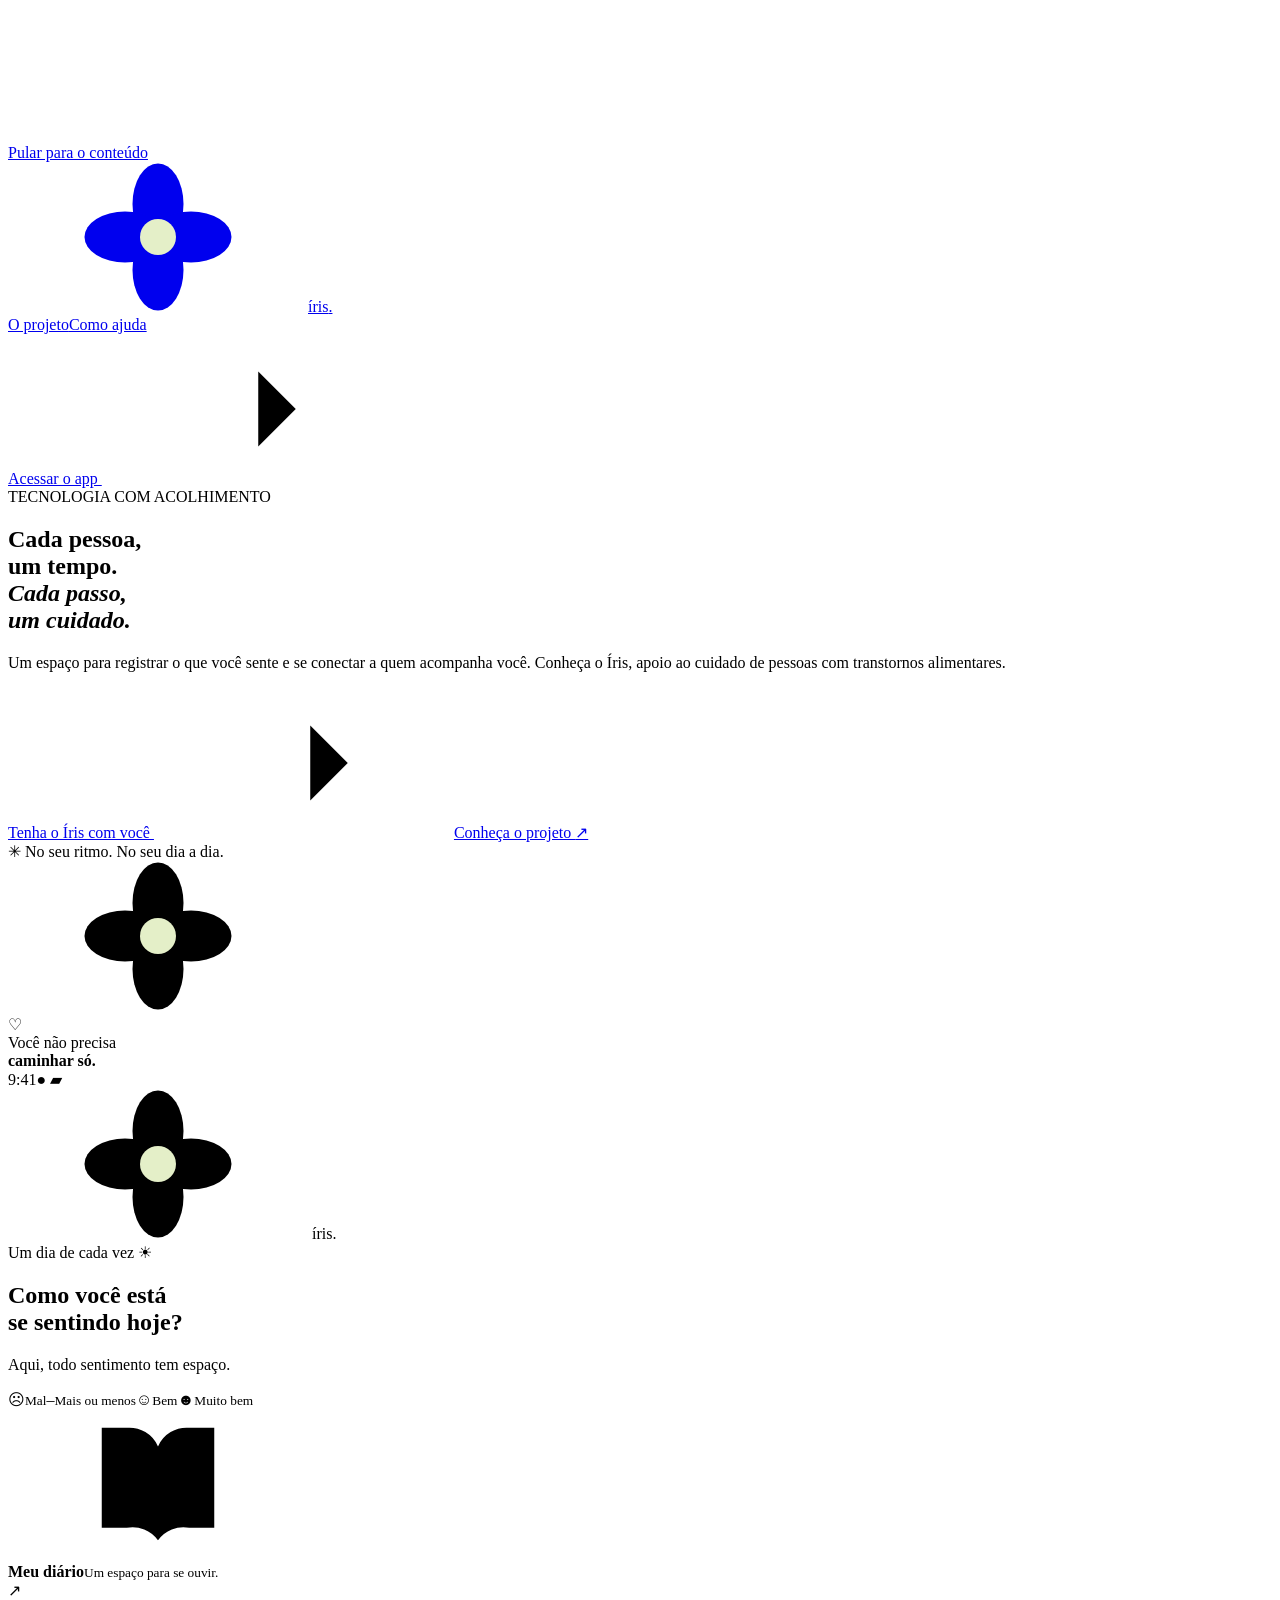
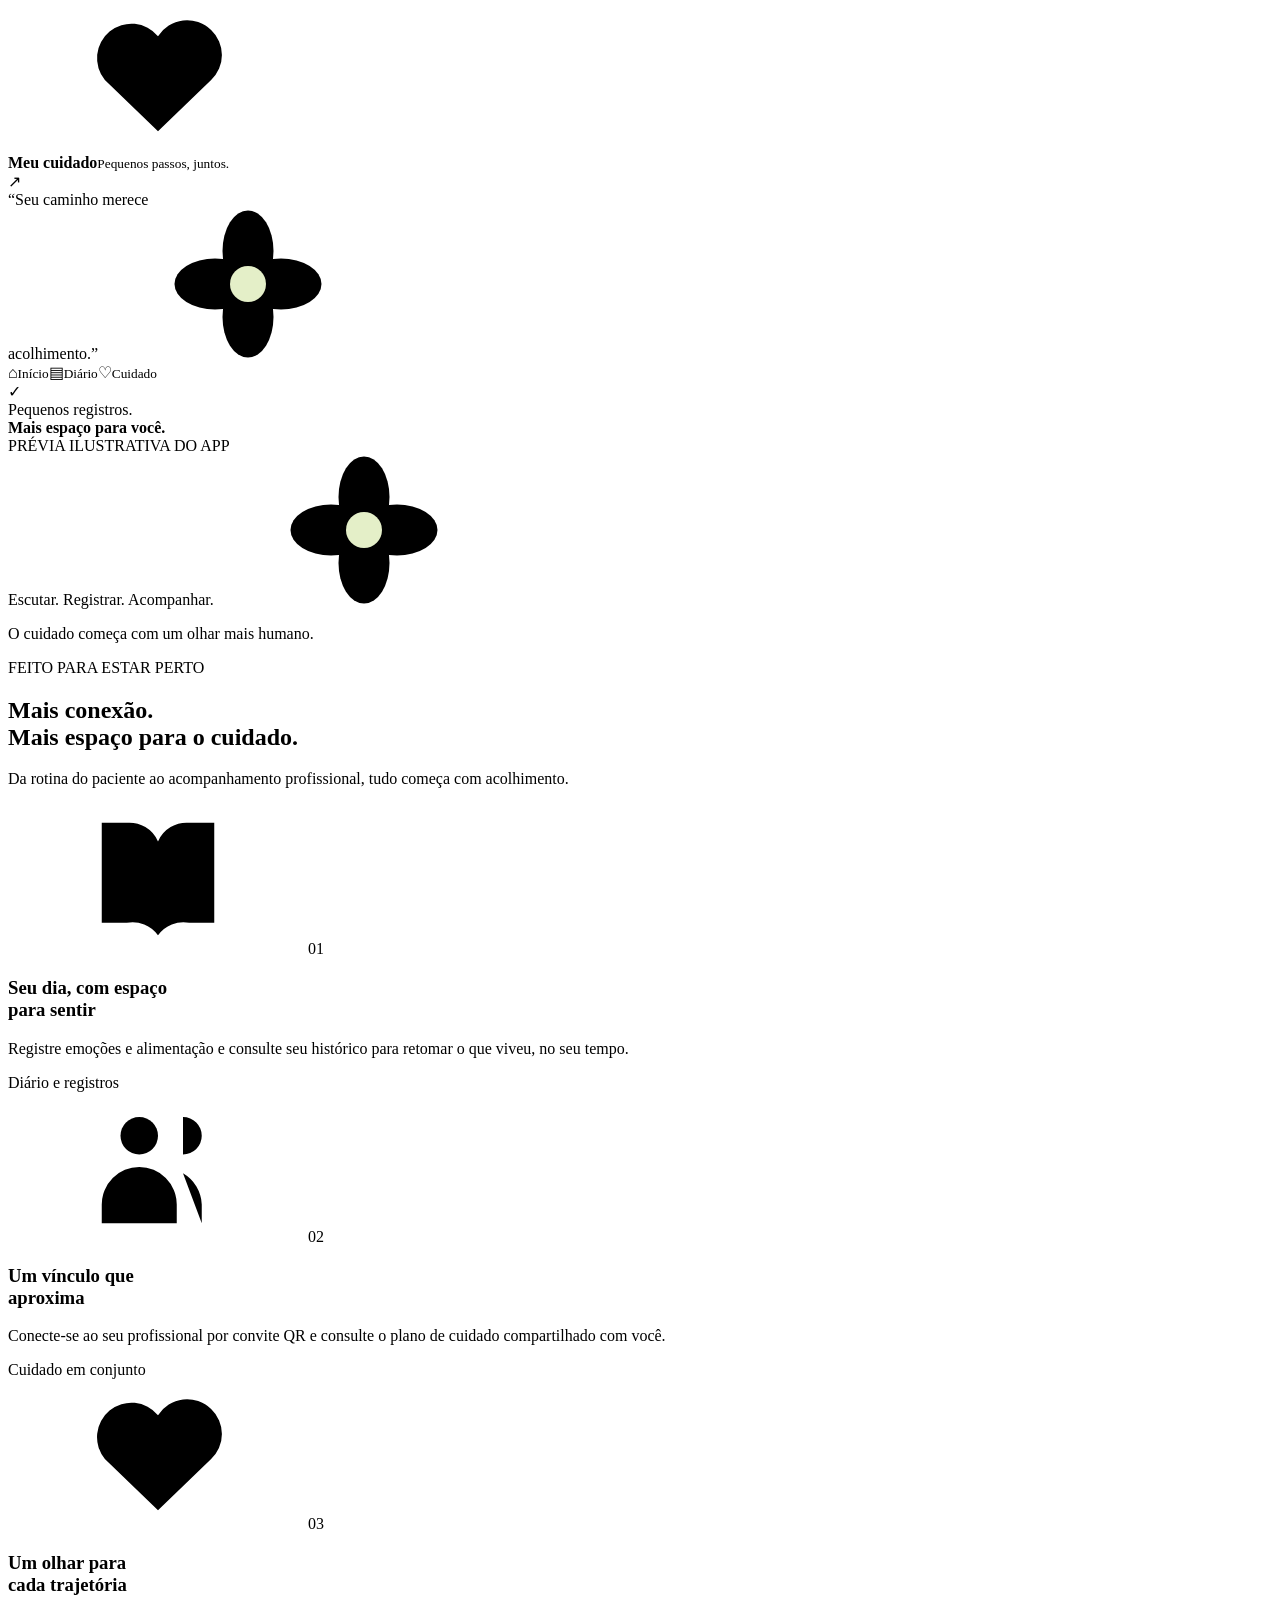
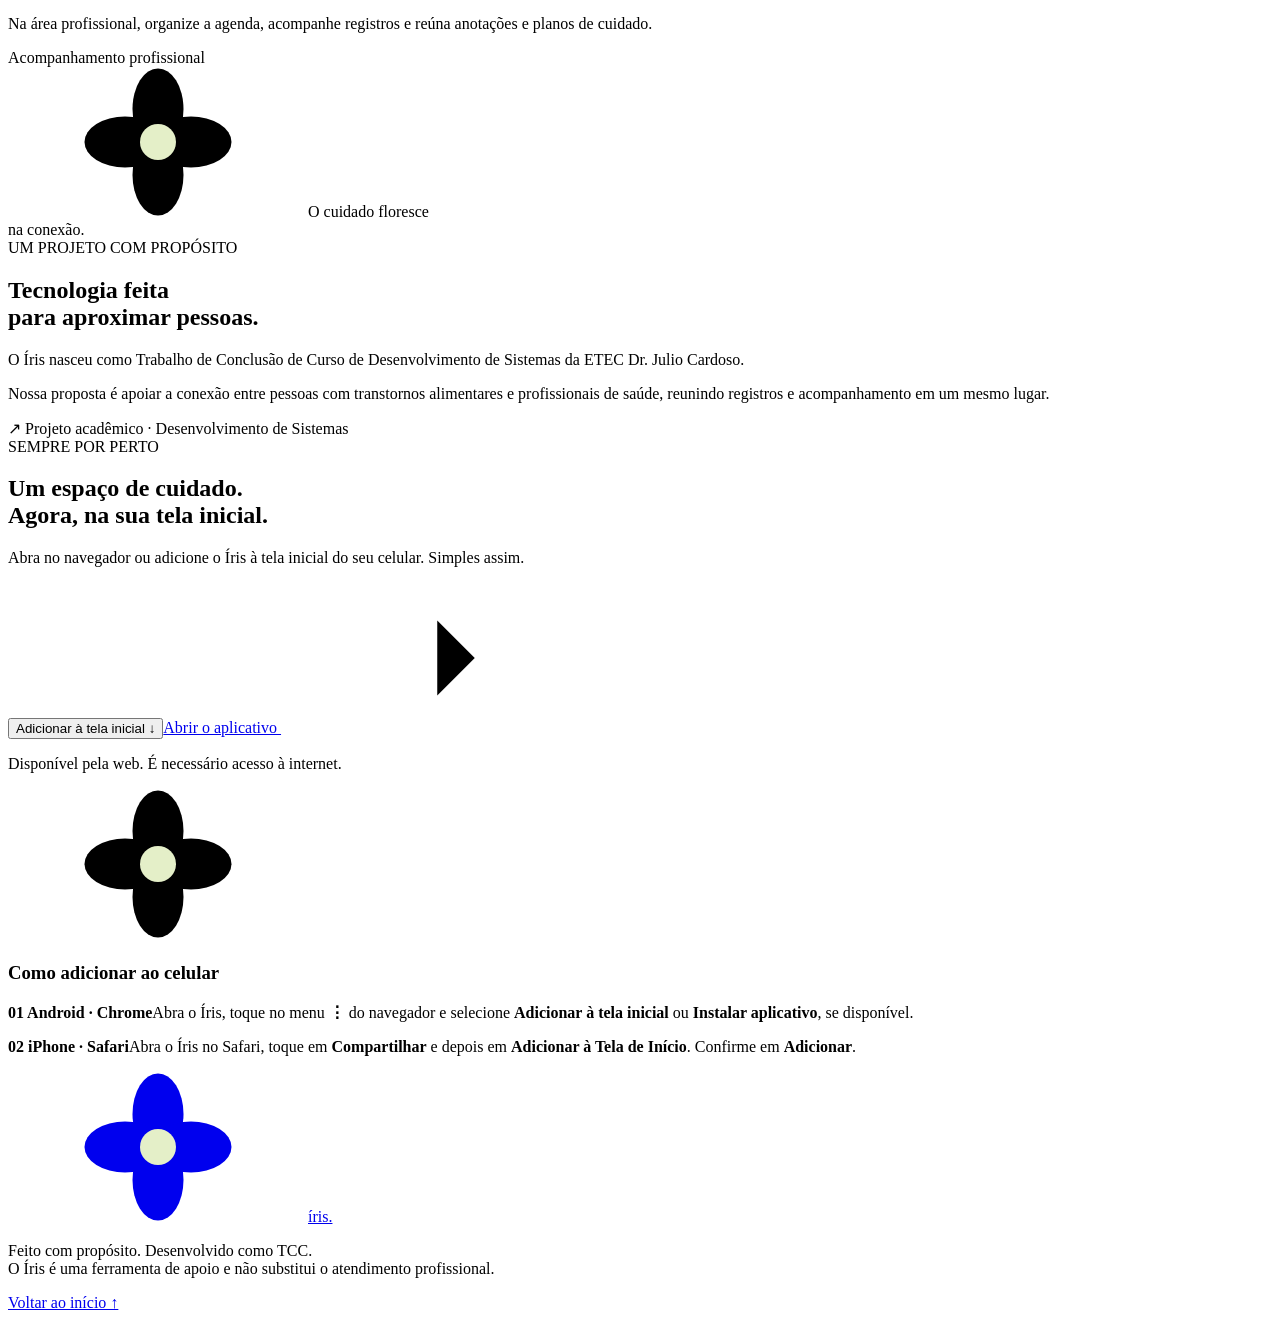
==== web/landing/index.html @ 47d1f997 "feat: cria landing page do Íris com instalação na tela inicial" ====
<!DOCTYPE html>
<html lang="pt-BR">
<head>
  <meta charset="UTF-8">
  <meta name="viewport" content="width=device-width, initial-scale=1">
  <meta name="theme-color" content="#462A7E">
  <meta name="description" content="Conheça o Íris: um projeto de TCC que aproxima pacientes e profissionais no acompanhamento de transtornos alimentares.">
  <title>Íris — cuidado que acompanha você</title>
  <link rel="icon" href="/favicon.png">
  <link rel="apple-touch-icon" href="/icons/Icon-192.png">
  <link rel="manifest" href="/manifest.json">
  <link rel="stylesheet" href="/landing/style.css">
  <script src="/landing/main.js" defer></script>
</head>
<body>
  <a class="skip-link" href="#conteudo">Pular para o conteúdo</a>
  <svg class="svg-library" aria-hidden="true" xmlns="http://www.w3.org/2000/svg"><defs>
    <symbol id="flower" viewBox="0 0 100 100"><g fill="currentColor"><ellipse cx="50" cy="28" rx="17" ry="27"/><ellipse cx="50" cy="72" rx="17" ry="27"/><ellipse cx="28" cy="50" rx="27" ry="17"/><ellipse cx="72" cy="50" rx="27" ry="17"/></g><circle cx="50" cy="50" r="12" fill="#e4efc8"/></symbol>
    <symbol id="arrow" viewBox="0 0 24 24"><path d="M5 12h14m-6-6 6 6-6 6"/></symbol>
    <symbol id="heart" viewBox="0 0 24 24"><path d="M20.5 4.8a5.5 5.5 0 0 0-8.5 1 5.5 5.5 0 0 0-8.5 7L12 21l8.5-8.2a5.5 5.5 0 0 0 0-8Z"/></symbol>
    <symbol id="book" viewBox="0 0 24 24"><path d="M12 5v16M3 3h4a5 5 0 0 1 5 3 5 5 0 0 1 5-3h4v16h-4a5 5 0 0 0-5 2 5 5 0 0 0-5-2H3Z"/></symbol>
    <symbol id="people" viewBox="0 0 24 24"><circle cx="9" cy="7" r="3"/><path d="M3 21v-3a6 6 0 0 1 12 0v3m1-17a3 3 0 0 1 0 6m3 11v-3a6 6 0 0 0-3-5"/></symbol>
  </defs></svg>
  <header class="header wrap">
    <a class="brand" href="/" aria-label="Íris, início"><svg><use href="#flower"/></svg>íris<span class="brand-dot">.</span></a>
    <nav aria-label="Menu principal"><a href="#sobre">O projeto</a><a href="#recursos">Como ajuda</a></nav>
    <a class="button button-small button-outline" href="/app">Acessar o app <svg class="icon"><use href="#arrow"/></svg></a>
  </header>
  <main id="conteudo">
    <section class="hero wrap" aria-labelledby="hero-title">
      <div class="hero-copy">
        <span class="eyebrow"><span class="status-dot"></span> TECNOLOGIA COM ACOLHIMENTO</span>
        <h1 id="hero-title">Cada pessoa,<br>um tempo.<br><em>Cada passo,</em><br><em>um cuidado.</em></h1>
        <p>Um espaço para registrar o que você sente e se conectar a quem acompanha você. Conheça o Íris, apoio ao cuidado de pessoas com transtornos alimentares.</p>
        <div class="hero-actions"><a class="button button-primary" href="#instalar">Tenha o Íris com você <svg class="icon"><use href="#arrow"/></svg></a><a class="text-link" href="#sobre">Conheça o projeto <span aria-hidden="true">↗</span></a></div>
        <div class="hero-note"><span aria-hidden="true">✳</span> No seu ritmo. No seu dia a dia.</div>
      </div>
      <div class="hero-art" aria-label="Prévia ilustrativa dos recursos do Íris">
        <div class="orbit orbit-one"></div><div class="orbit orbit-two"></div>
        <svg class="art-flower"><use href="#flower"/></svg>
        <div class="floating-note note-top"><span class="note-icon">♡</span><div>Você não precisa<br><strong>caminhar só.</strong></div></div>
        <div class="phone">
          <div class="phone-top"><span>9:41</span><span aria-hidden="true">● ▰</span></div>
          <div class="phone-brand"><svg><use href="#flower"/></svg> íris.</div>
          <div class="phone-greeting">Um dia de cada vez <span>☀</span></div>
          <h2>Como você está<br>se sentindo hoje?</h2>
          <p class="phone-subtitle">Aqui, todo sentimento tem espaço.</p>
          <div class="moods" aria-hidden="true"><span>☹<small>Mal</small></span><span>–<small>Mais ou menos</small></span><span class="mood-selected">☺<small>Bem</small></span><span>☻<small>Muito bem</small></span></div>
          <div class="phone-card"><span class="mini-icon"><svg class="icon"><use href="#book"/></svg></span><div><strong>Meu diário</strong><small>Um espaço para se ouvir.</small></div><span>↗</span></div>
          <div class="phone-card"><span class="mini-icon green"><svg class="icon"><use href="#heart"/></svg></span><div><strong>Meu cuidado</strong><small>Pequenos passos, juntos.</small></div><span>↗</span></div>
          <div class="phone-quote">“Seu caminho merece<br>acolhimento.”<svg><use href="#flower"/></svg></div>
          <div class="phone-nav" aria-hidden="true"><span>⌂<small>Início</small></span><span>▤<small>Diário</small></span><span>♡<small>Cuidado</small></span></div>
          <div class="phone-home"></div>
        </div>
        <div class="floating-note note-bottom"><span class="check">✓</span><div>Pequenos registros.<br><strong>Mais espaço para você.</strong></div></div>
        <span class="preview-label">PRÉVIA ILUSTRATIVA DO APP</span>
      </div>
    </section>
    <div class="purpose-strip"><div class="wrap"><span>Escutar. Registrar. Acompanhar.</span><svg><use href="#flower"/></svg><p>O cuidado começa com um olhar mais humano.</p></div></div>
    <section id="recursos" class="features wrap section-space">
      <div class="section-heading"><div><span class="eyebrow">FEITO PARA ESTAR PERTO</span><h2>Mais conexão.<br>Mais espaço para o cuidado.</h2></div><p>Da rotina do paciente ao acompanhamento profissional, tudo começa com acolhimento.</p></div>
      <div class="feature-grid">
        <article class="feature"><span class="feature-icon"><svg class="icon"><use href="#book"/></svg></span><span class="feature-number">01</span><h3>Seu dia, com espaço<br>para sentir</h3><p>Registre emoções e alimentação e consulte seu histórico para retomar o que viveu, no seu tempo.</p><span class="feature-tag">Diário e registros</span></article>
        <article class="feature"><span class="feature-icon"><svg class="icon"><use href="#people"/></svg></span><span class="feature-number">02</span><h3>Um vínculo que<br>aproxima</h3><p>Conecte-se ao seu profissional por convite QR e consulte o plano de cuidado compartilhado com você.</p><span class="feature-tag">Cuidado em conjunto</span></article>
        <article class="feature"><span class="feature-icon"><svg class="icon"><use href="#heart"/></svg></span><span class="feature-number">03</span><h3>Um olhar para<br>cada trajetória</h3><p>Na área profissional, organize a agenda, acompanhe registros e reúna anotações e planos de cuidado.</p><span class="feature-tag">Acompanhamento profissional</span></article>
      </div>
    </section>
    <section id="sobre" class="about wrap">
      <div class="about-art" aria-hidden="true"><svg><use href="#flower"/></svg><span>O cuidado floresce<br>na conexão.</span></div>
      <div class="about-copy"><span class="eyebrow">UM PROJETO COM PROPÓSITO</span><h2>Tecnologia feita<br>para aproximar pessoas.</h2><p>O Íris nasceu como Trabalho de Conclusão de Curso de Desenvolvimento de Sistemas da ETEC Dr. Julio Cardoso.</p><p>Nossa proposta é apoiar a conexão entre pessoas com transtornos alimentares e profissionais de saúde, reunindo registros e acompanhamento em um mesmo lugar.</p><div class="academic-label"><span aria-hidden="true">↗</span> Projeto acadêmico · Desenvolvimento de Sistemas</div></div>
    </section>
    <section id="instalar" class="install wrap section-space">
      <div class="install-panel"><div><span class="eyebrow">SEMPRE POR PERTO</span><h2>Um espaço de cuidado.<br>Agora, na sua tela inicial.</h2><p>Abra no navegador ou adicione o Íris à tela inicial do seu celular. Simples assim.</p><div class="install-actions"><button class="button button-light" id="install-button" type="button">Adicionar à tela inicial <span aria-hidden="true">↓</span></button><a class="button button-white-outline" href="/app">Abrir o aplicativo <svg class="icon"><use href="#arrow"/></svg></a></div><p class="install-note" id="install-status" role="status">Disponível pela web. É necessário acesso à internet.</p></div><svg class="install-flower" aria-hidden="true"><use href="#flower"/></svg></div>
      <div class="install-guide" id="install-guide"><h3>Como adicionar ao celular</h3><div class="guide-grid"><p><strong><span>01</span> Android · Chrome</strong>Abra o Íris, toque no menu <b>⋮</b> do navegador e selecione <b>Adicionar à tela inicial</b> ou <b>Instalar aplicativo</b>, se disponível.</p><p><strong><span>02</span> iPhone · Safari</strong>Abra o Íris no Safari, toque em <b>Compartilhar</b> e depois em <b>Adicionar à Tela de Início</b>. Confirme em <b>Adicionar</b>.</p></div></div>
    </section>
  </main>
  <footer class="footer wrap"><a class="brand" href="/" aria-label="Íris, início"><svg><use href="#flower"/></svg>íris.</a><p>Feito com propósito. Desenvolvido como TCC.<br><span>O Íris é uma ferramenta de apoio e não substitui o atendimento profissional.</span></p><a href="#conteudo">Voltar ao início ↑</a></footer>
  <dialog id="install-dialog" aria-labelledby="dialog-title"><button class="dialog-close" aria-label="Fechar instruções" type="button">×</button><span class="eyebrow">ÍRIS COM VOCÊ</span><h2 id="dialog-title">Seu cuidado, a um toque.</h2><p id="dialog-instructions"></p><a class="button button-primary" href="/app">Abrir o Íris <svg class="icon"><use href="#arrow"/></svg></a><p class="dialog-footnote">A instalação depende do navegador. Você também pode usar o app diretamente pela web.</p></dialog>
</body>
</html>
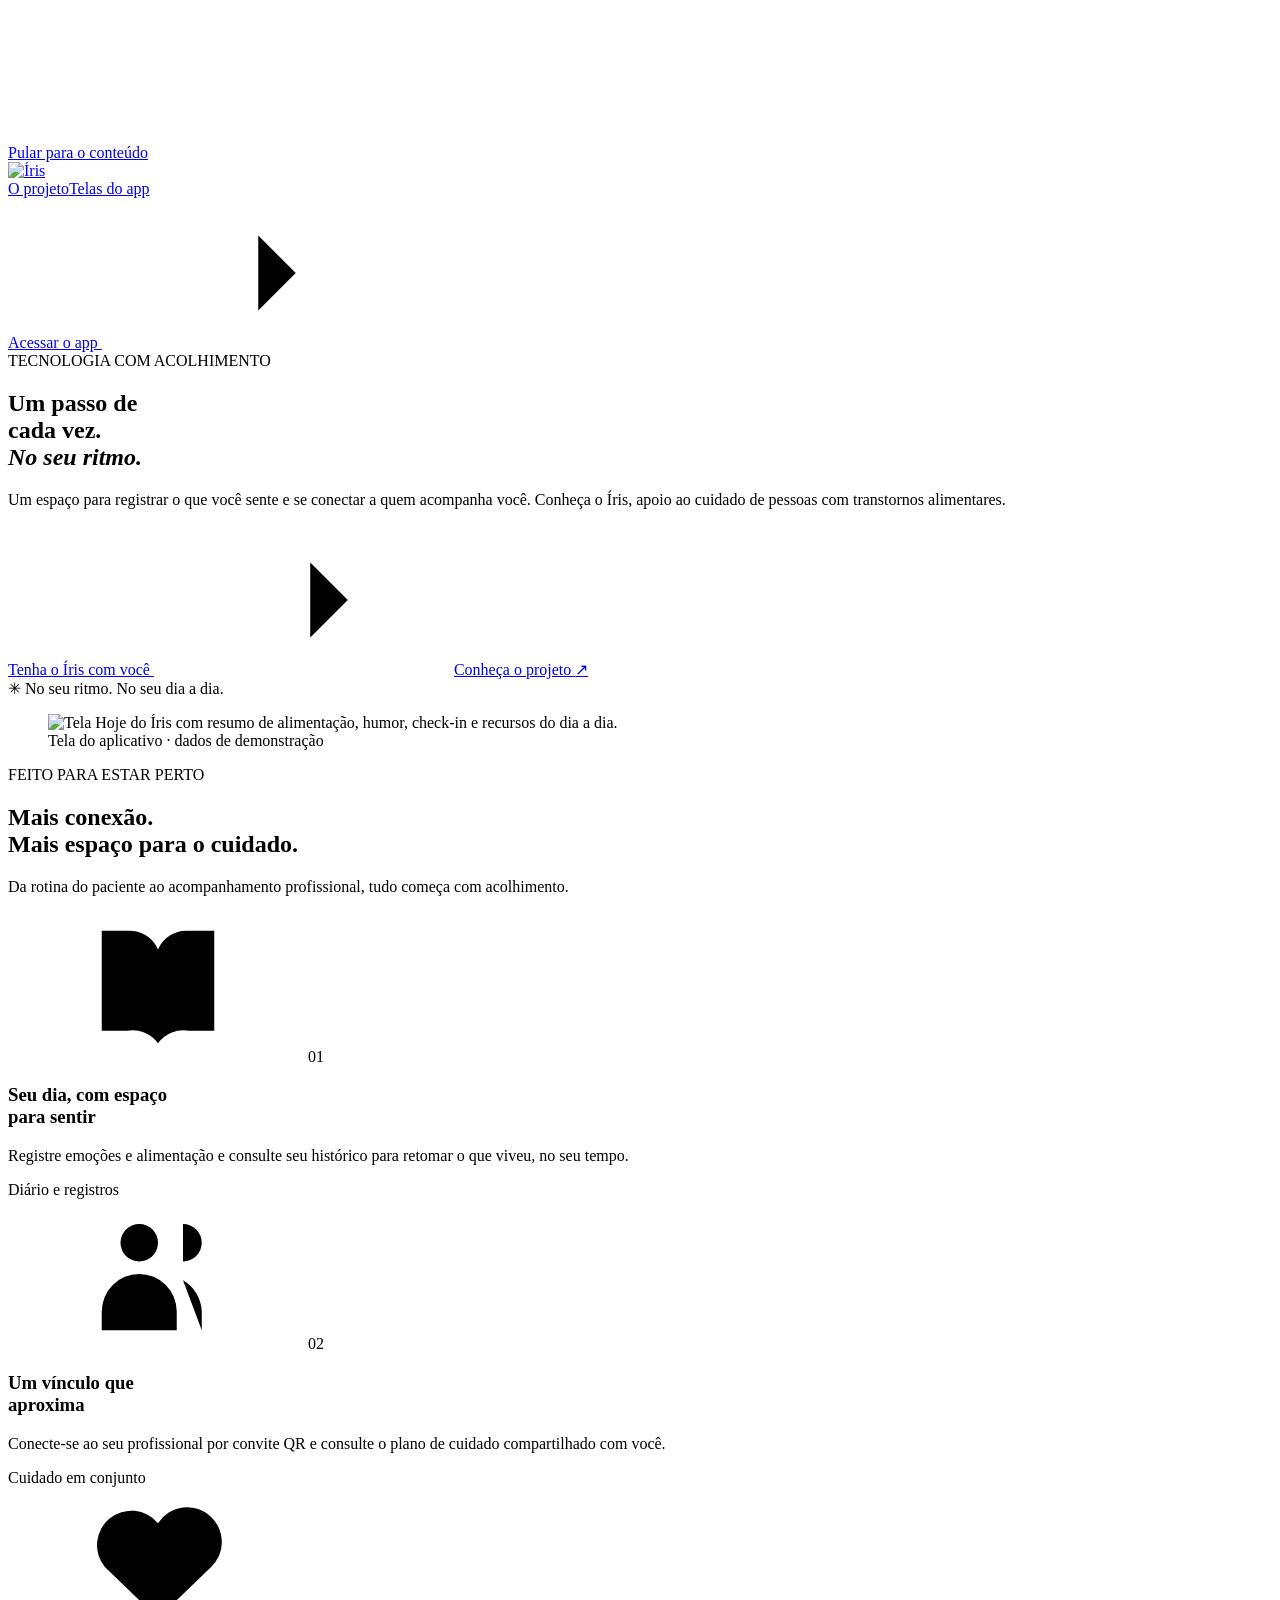
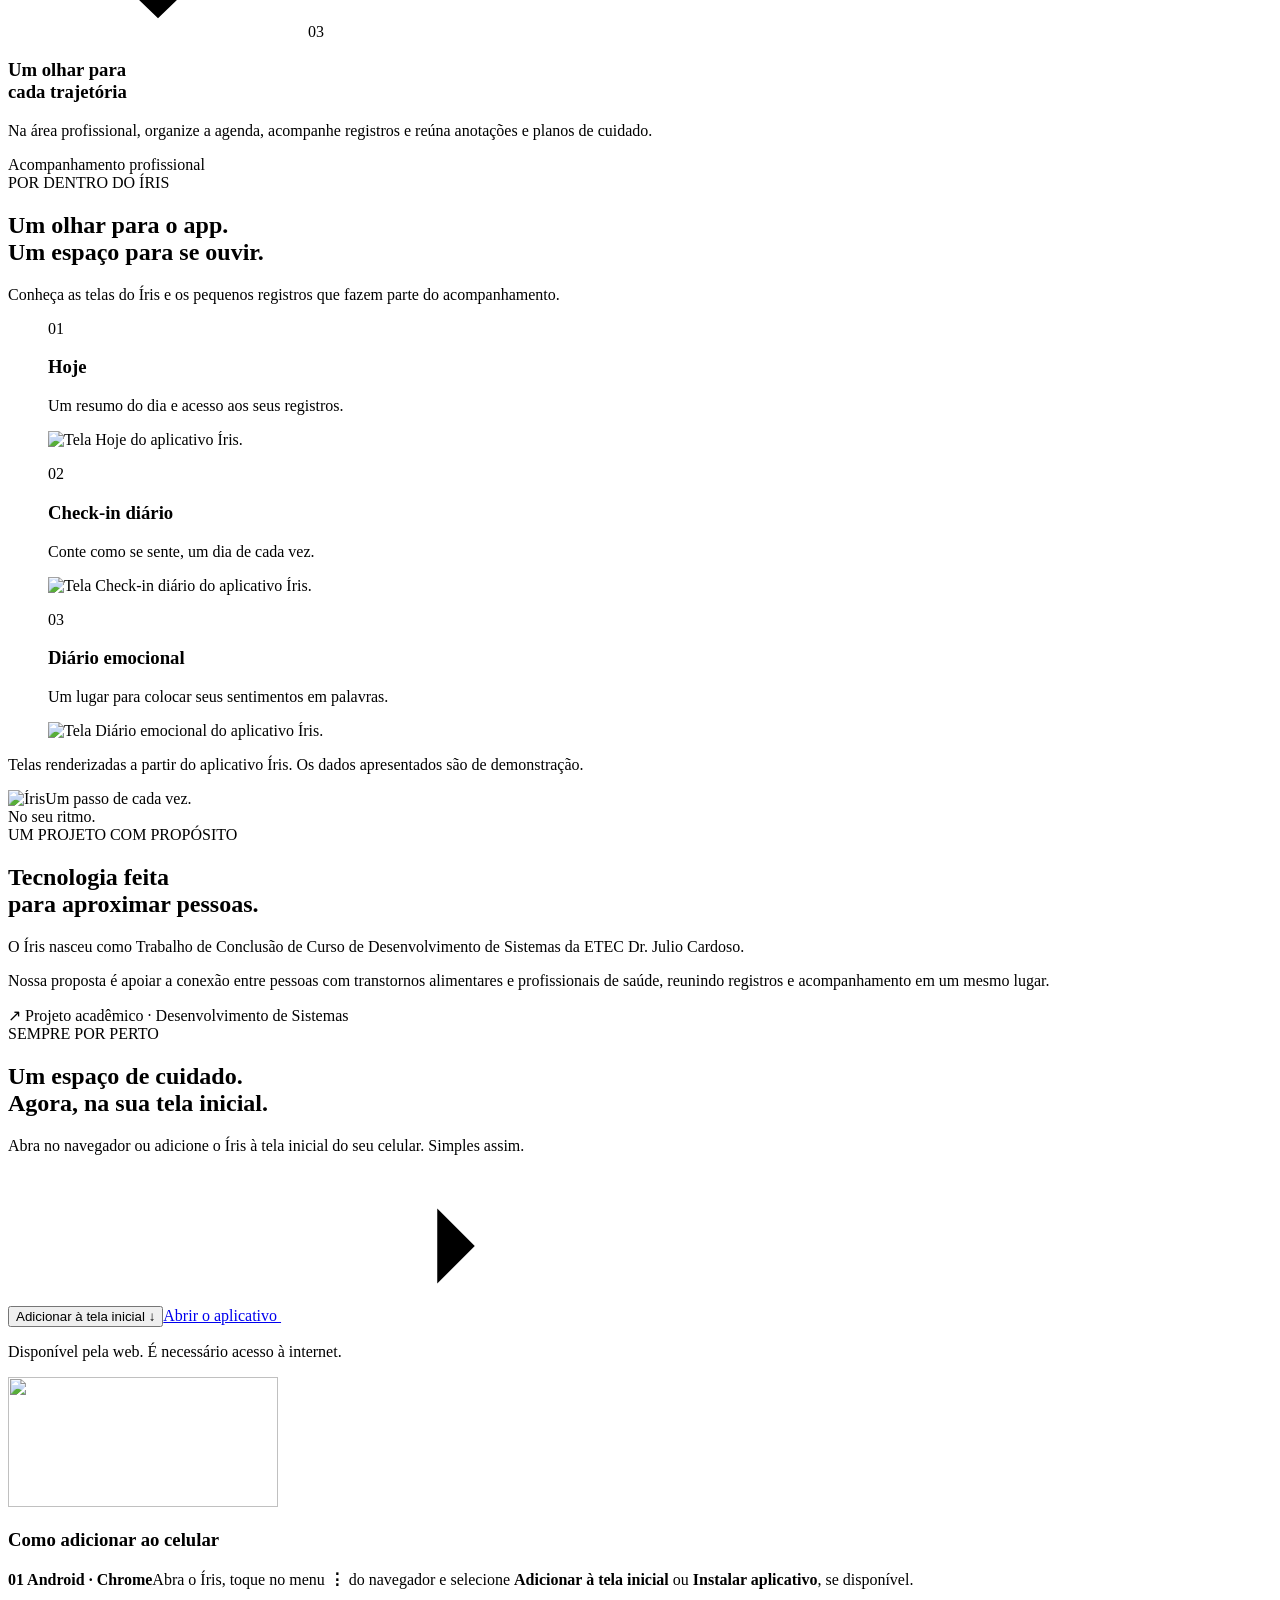
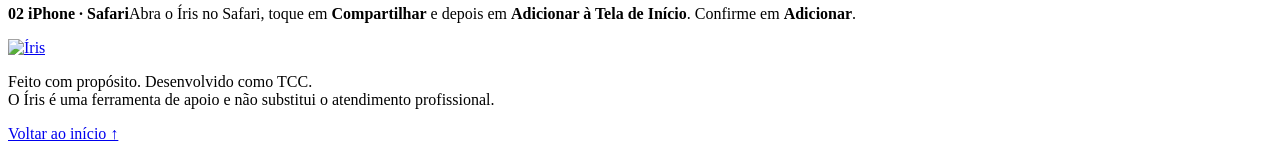
==== commit df138baa: "feat: alinha landing page à identidade e às telas reais do Íris" ====
--- a/web/landing/index.html
+++ b/web/landing/index.html
@@ -15,48 +15,28 @@
 <body>
   <a class="skip-link" href="#conteudo">Pular para o conteúdo</a>
   <svg class="svg-library" aria-hidden="true" xmlns="http://www.w3.org/2000/svg"><defs>
-    <symbol id="flower" viewBox="0 0 100 100"><g fill="currentColor"><ellipse cx="50" cy="28" rx="17" ry="27"/><ellipse cx="50" cy="72" rx="17" ry="27"/><ellipse cx="28" cy="50" rx="27" ry="17"/><ellipse cx="72" cy="50" rx="27" ry="17"/></g><circle cx="50" cy="50" r="12" fill="#e4efc8"/></symbol>
+
     <symbol id="arrow" viewBox="0 0 24 24"><path d="M5 12h14m-6-6 6 6-6 6"/></symbol>
     <symbol id="heart" viewBox="0 0 24 24"><path d="M20.5 4.8a5.5 5.5 0 0 0-8.5 1 5.5 5.5 0 0 0-8.5 7L12 21l8.5-8.2a5.5 5.5 0 0 0 0-8Z"/></symbol>
     <symbol id="book" viewBox="0 0 24 24"><path d="M12 5v16M3 3h4a5 5 0 0 1 5 3 5 5 0 0 1 5-3h4v16h-4a5 5 0 0 0-5 2 5 5 0 0 0-5-2H3Z"/></symbol>
     <symbol id="people" viewBox="0 0 24 24"><circle cx="9" cy="7" r="3"/><path d="M3 21v-3a6 6 0 0 1 12 0v3m1-17a3 3 0 0 1 0 6m3 11v-3a6 6 0 0 0-3-5"/></symbol>
   </defs></svg>
   <header class="header wrap">
-    <a class="brand" href="/" aria-label="Íris, início"><svg><use href="#flower"/></svg>íris<span class="brand-dot">.</span></a>
-    <nav aria-label="Menu principal"><a href="#sobre">O projeto</a><a href="#recursos">Como ajuda</a></nav>
+    <a class="brand brand-purple" href="/" aria-label="Íris, início"><img src="/landing/images/iris-logo.svg" width="270" height="130" alt="Íris"></a>
+    <nav aria-label="Menu principal"><a href="#sobre">O projeto</a><a href="#telas">Telas do app</a></nav>
     <a class="button button-small button-outline" href="/app">Acessar o app <svg class="icon"><use href="#arrow"/></svg></a>
   </header>
   <main id="conteudo">
     <section class="hero wrap" aria-labelledby="hero-title">
       <div class="hero-copy">
         <span class="eyebrow"><span class="status-dot"></span> TECNOLOGIA COM ACOLHIMENTO</span>
-        <h1 id="hero-title">Cada pessoa,<br>um tempo.<br><em>Cada passo,</em><br><em>um cuidado.</em></h1>
+        <h1 id="hero-title">Um passo de<br>cada vez.<br><em>No seu ritmo.</em></h1>
         <p>Um espaço para registrar o que você sente e se conectar a quem acompanha você. Conheça o Íris, apoio ao cuidado de pessoas com transtornos alimentares.</p>
-        <div class="hero-actions"><a class="button button-primary" href="#instalar">Tenha o Íris com você <svg class="icon"><use href="#arrow"/></svg></a><a class="text-link" href="#sobre">Conheça o projeto <span aria-hidden="true">↗</span></a></div>
+        <div class="hero-actions"><a class="button button-light" href="#instalar">Tenha o Íris com você <svg class="icon"><use href="#arrow"/></svg></a><a class="text-link" href="#sobre">Conheça o projeto <span aria-hidden="true">↗</span></a></div>
         <div class="hero-note"><span aria-hidden="true">✳</span> No seu ritmo. No seu dia a dia.</div>
       </div>
-      <div class="hero-art" aria-label="Prévia ilustrativa dos recursos do Íris">
-        <div class="orbit orbit-one"></div><div class="orbit orbit-two"></div>
-        <svg class="art-flower"><use href="#flower"/></svg>
-        <div class="floating-note note-top"><span class="note-icon">♡</span><div>Você não precisa<br><strong>caminhar só.</strong></div></div>
-        <div class="phone">
-          <div class="phone-top"><span>9:41</span><span aria-hidden="true">● ▰</span></div>
-          <div class="phone-brand"><svg><use href="#flower"/></svg> íris.</div>
-          <div class="phone-greeting">Um dia de cada vez <span>☀</span></div>
-          <h2>Como você está<br>se sentindo hoje?</h2>
-          <p class="phone-subtitle">Aqui, todo sentimento tem espaço.</p>
-          <div class="moods" aria-hidden="true"><span>☹<small>Mal</small></span><span>–<small>Mais ou menos</small></span><span class="mood-selected">☺<small>Bem</small></span><span>☻<small>Muito bem</small></span></div>
-          <div class="phone-card"><span class="mini-icon"><svg class="icon"><use href="#book"/></svg></span><div><strong>Meu diário</strong><small>Um espaço para se ouvir.</small></div><span>↗</span></div>
-          <div class="phone-card"><span class="mini-icon green"><svg class="icon"><use href="#heart"/></svg></span><div><strong>Meu cuidado</strong><small>Pequenos passos, juntos.</small></div><span>↗</span></div>
-          <div class="phone-quote">“Seu caminho merece<br>acolhimento.”<svg><use href="#flower"/></svg></div>
-          <div class="phone-nav" aria-hidden="true"><span>⌂<small>Início</small></span><span>▤<small>Diário</small></span><span>♡<small>Cuidado</small></span></div>
-          <div class="phone-home"></div>
-        </div>
-        <div class="floating-note note-bottom"><span class="check">✓</span><div>Pequenos registros.<br><strong>Mais espaço para você.</strong></div></div>
-        <span class="preview-label">PRÉVIA ILUSTRATIVA DO APP</span>
-      </div>
+      <figure class="hero-art"><div class="phone-frame"><img src="/landing/images/hoje.png" width="780" height="1688" alt="Tela Hoje do Íris com resumo de alimentação, humor, check-in e recursos do dia a dia." fetchpriority="high"></div><figcaption>Tela do aplicativo · dados de demonstração</figcaption></figure>
     </section>
-    <div class="purpose-strip"><div class="wrap"><span>Escutar. Registrar. Acompanhar.</span><svg><use href="#flower"/></svg><p>O cuidado começa com um olhar mais humano.</p></div></div>
     <section id="recursos" class="features wrap section-space">
       <div class="section-heading"><div><span class="eyebrow">FEITO PARA ESTAR PERTO</span><h2>Mais conexão.<br>Mais espaço para o cuidado.</h2></div><p>Da rotina do paciente ao acompanhamento profissional, tudo começa com acolhimento.</p></div>
       <div class="feature-grid">
@@ -65,16 +45,24 @@
         <article class="feature"><span class="feature-icon"><svg class="icon"><use href="#heart"/></svg></span><span class="feature-number">03</span><h3>Um olhar para<br>cada trajetória</h3><p>Na área profissional, organize a agenda, acompanhe registros e reúna anotações e planos de cuidado.</p><span class="feature-tag">Acompanhamento profissional</span></article>
       </div>
     </section>
-    <section id="sobre" class="about wrap">
-      <div class="about-art" aria-hidden="true"><svg><use href="#flower"/></svg><span>O cuidado floresce<br>na conexão.</span></div>
+    <section id="telas" class="screens-section"><div class="wrap section-space">
+<div class="section-heading"><div><span class="eyebrow">POR DENTRO DO ÍRIS</span><h2>Um olhar para o app.<br>Um espaço para se ouvir.</h2></div><p>Conheça as telas do Íris e os pequenos registros que fazem parte do acompanhamento.</p></div>
+<div class="screens-grid">
+<figure class="screen-card"><div class="screen-heading"><span>01</span><h3>Hoje</h3></div><p>Um resumo do dia e acesso aos seus registros.</p><div class="screen-image"><img src="/landing/images/hoje.png" width="780" height="1688" loading="lazy" alt="Tela Hoje do aplicativo Íris."></div></figure>
+<figure class="screen-card"><div class="screen-heading"><span>02</span><h3>Check-in diário</h3></div><p>Conte como se sente, um dia de cada vez.</p><div class="screen-image"><img src="/landing/images/check-in.png" width="780" height="1688" loading="lazy" alt="Tela Check-in diário do aplicativo Íris."></div></figure>
+<figure class="screen-card"><div class="screen-heading"><span>03</span><h3>Diário emocional</h3></div><p>Um lugar para colocar seus sentimentos em palavras.</p><div class="screen-image"><img src="/landing/images/diario.png" width="780" height="1688" loading="lazy" alt="Tela Diário emocional do aplicativo Íris."></div></figure>
+</div><p class="screens-caption">Telas renderizadas a partir do aplicativo Íris. Os dados apresentados são de demonstração.</p>
+</div></section>
+<section id="sobre" class="about wrap section-space">
+      <div class="about-art"><img src="/landing/images/iris-logo.svg" width="270" height="130" alt="Íris"><span>Um passo de cada vez.<br>No seu ritmo.</span></div>
       <div class="about-copy"><span class="eyebrow">UM PROJETO COM PROPÓSITO</span><h2>Tecnologia feita<br>para aproximar pessoas.</h2><p>O Íris nasceu como Trabalho de Conclusão de Curso de Desenvolvimento de Sistemas da ETEC Dr. Julio Cardoso.</p><p>Nossa proposta é apoiar a conexão entre pessoas com transtornos alimentares e profissionais de saúde, reunindo registros e acompanhamento em um mesmo lugar.</p><div class="academic-label"><span aria-hidden="true">↗</span> Projeto acadêmico · Desenvolvimento de Sistemas</div></div>
     </section>
-    <section id="instalar" class="install wrap section-space">
-      <div class="install-panel"><div><span class="eyebrow">SEMPRE POR PERTO</span><h2>Um espaço de cuidado.<br>Agora, na sua tela inicial.</h2><p>Abra no navegador ou adicione o Íris à tela inicial do seu celular. Simples assim.</p><div class="install-actions"><button class="button button-light" id="install-button" type="button">Adicionar à tela inicial <span aria-hidden="true">↓</span></button><a class="button button-white-outline" href="/app">Abrir o aplicativo <svg class="icon"><use href="#arrow"/></svg></a></div><p class="install-note" id="install-status" role="status">Disponível pela web. É necessário acesso à internet.</p></div><svg class="install-flower" aria-hidden="true"><use href="#flower"/></svg></div>
+    <section id="instalar" class="install wrap">
+      <div class="install-panel"><div><span class="eyebrow">SEMPRE POR PERTO</span><h2>Um espaço de cuidado.<br>Agora, na sua tela inicial.</h2><p>Abra no navegador ou adicione o Íris à tela inicial do seu celular. Simples assim.</p><div class="install-actions"><button class="button button-light" id="install-button" type="button">Adicionar à tela inicial <span aria-hidden="true">↓</span></button><a class="button button-white-outline" href="/app">Abrir o aplicativo <svg class="icon"><use href="#arrow"/></svg></a></div><p class="install-note" id="install-status" role="status">Disponível pela web. É necessário acesso à internet.</p></div><img class="install-logo" src="/landing/images/iris-logo.svg" width="270" height="130" alt="" aria-hidden="true"></div>
       <div class="install-guide" id="install-guide"><h3>Como adicionar ao celular</h3><div class="guide-grid"><p><strong><span>01</span> Android · Chrome</strong>Abra o Íris, toque no menu <b>⋮</b> do navegador e selecione <b>Adicionar à tela inicial</b> ou <b>Instalar aplicativo</b>, se disponível.</p><p><strong><span>02</span> iPhone · Safari</strong>Abra o Íris no Safari, toque em <b>Compartilhar</b> e depois em <b>Adicionar à Tela de Início</b>. Confirme em <b>Adicionar</b>.</p></div></div>
     </section>
   </main>
-  <footer class="footer wrap"><a class="brand" href="/" aria-label="Íris, início"><svg><use href="#flower"/></svg>íris.</a><p>Feito com propósito. Desenvolvido como TCC.<br><span>O Íris é uma ferramenta de apoio e não substitui o atendimento profissional.</span></p><a href="#conteudo">Voltar ao início ↑</a></footer>
+  <footer class="footer wrap"><a class="brand brand-purple" href="/" aria-label="Íris, início"><img src="/landing/images/iris-logo.svg" width="270" height="130" alt="Íris"></a><p>Feito com propósito. Desenvolvido como TCC.<br><span>O Íris é uma ferramenta de apoio e não substitui o atendimento profissional.</span></p><a href="#conteudo">Voltar ao início ↑</a></footer>
   <dialog id="install-dialog" aria-labelledby="dialog-title"><button class="dialog-close" aria-label="Fechar instruções" type="button">×</button><span class="eyebrow">ÍRIS COM VOCÊ</span><h2 id="dialog-title">Seu cuidado, a um toque.</h2><p id="dialog-instructions"></p><a class="button button-primary" href="/app">Abrir o Íris <svg class="icon"><use href="#arrow"/></svg></a><p class="dialog-footnote">A instalação depende do navegador. Você também pode usar o app diretamente pela web.</p></dialog>
 </body>
 </html>
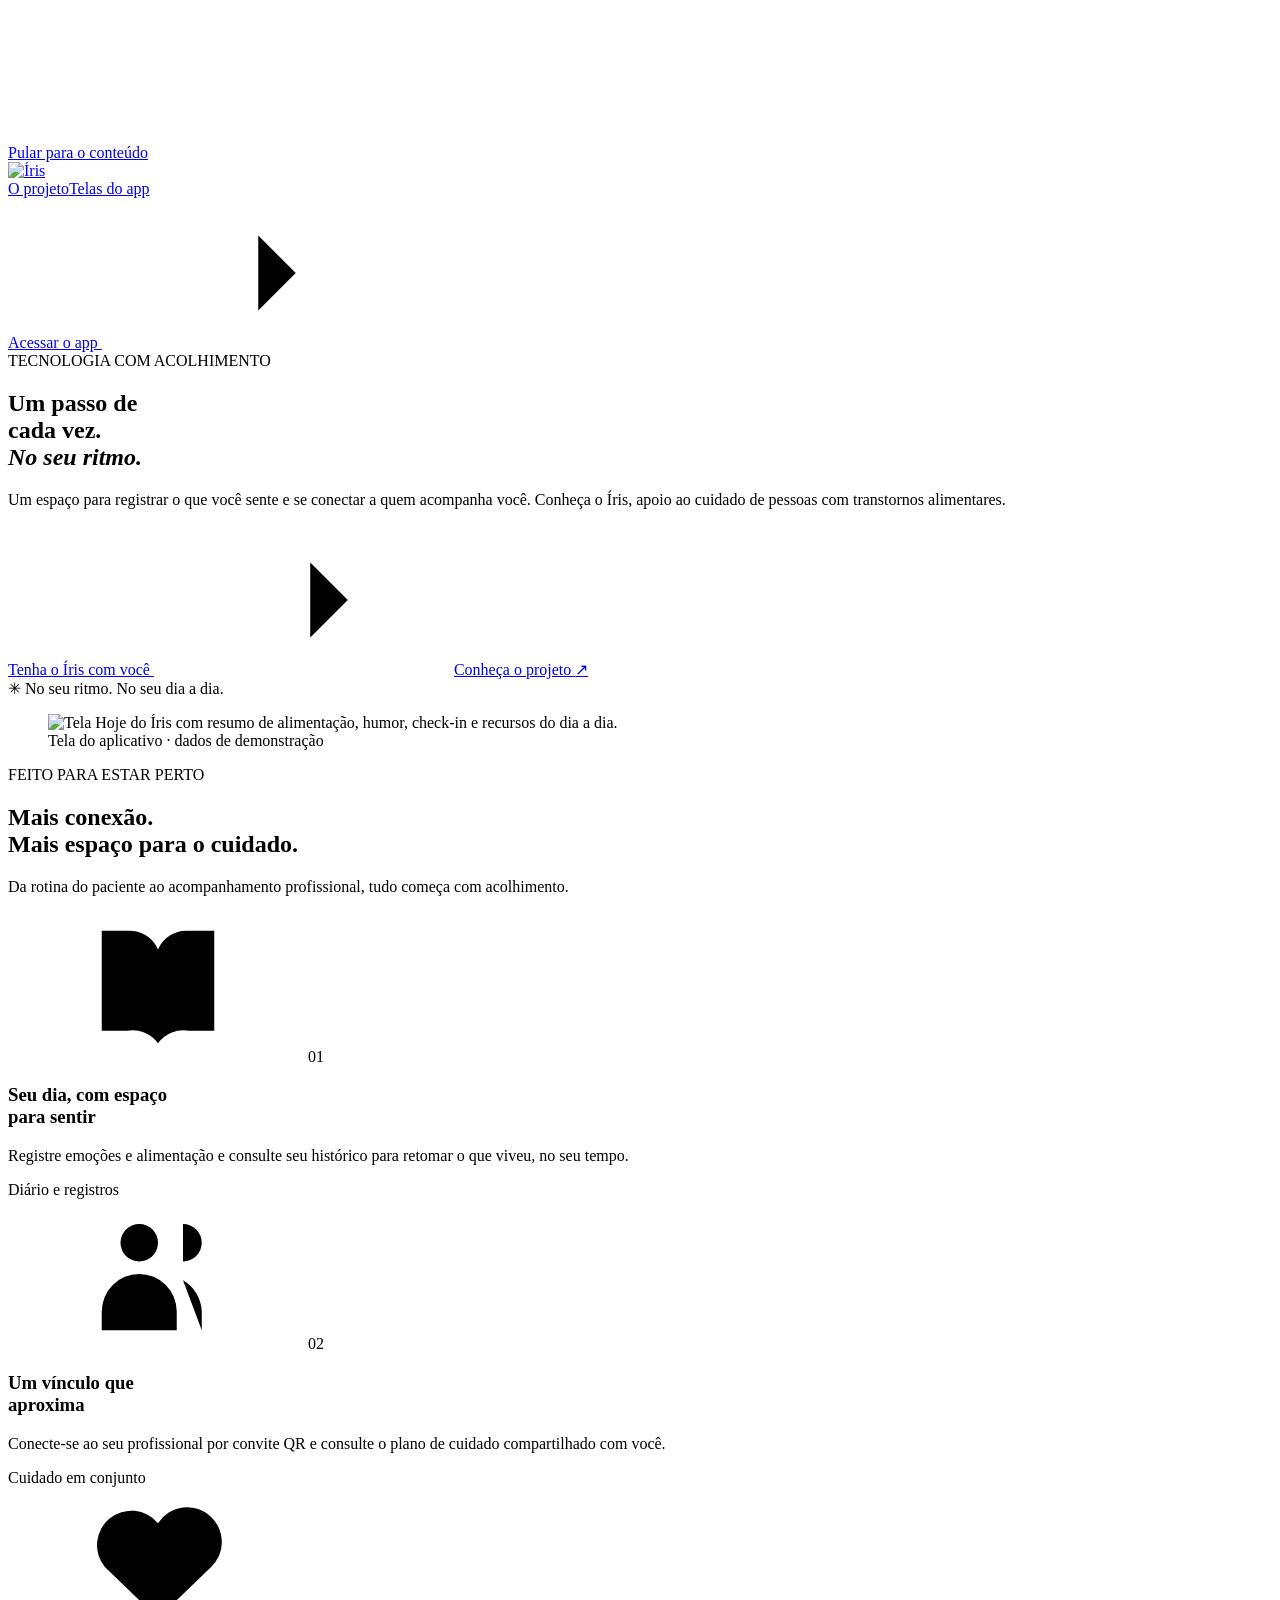
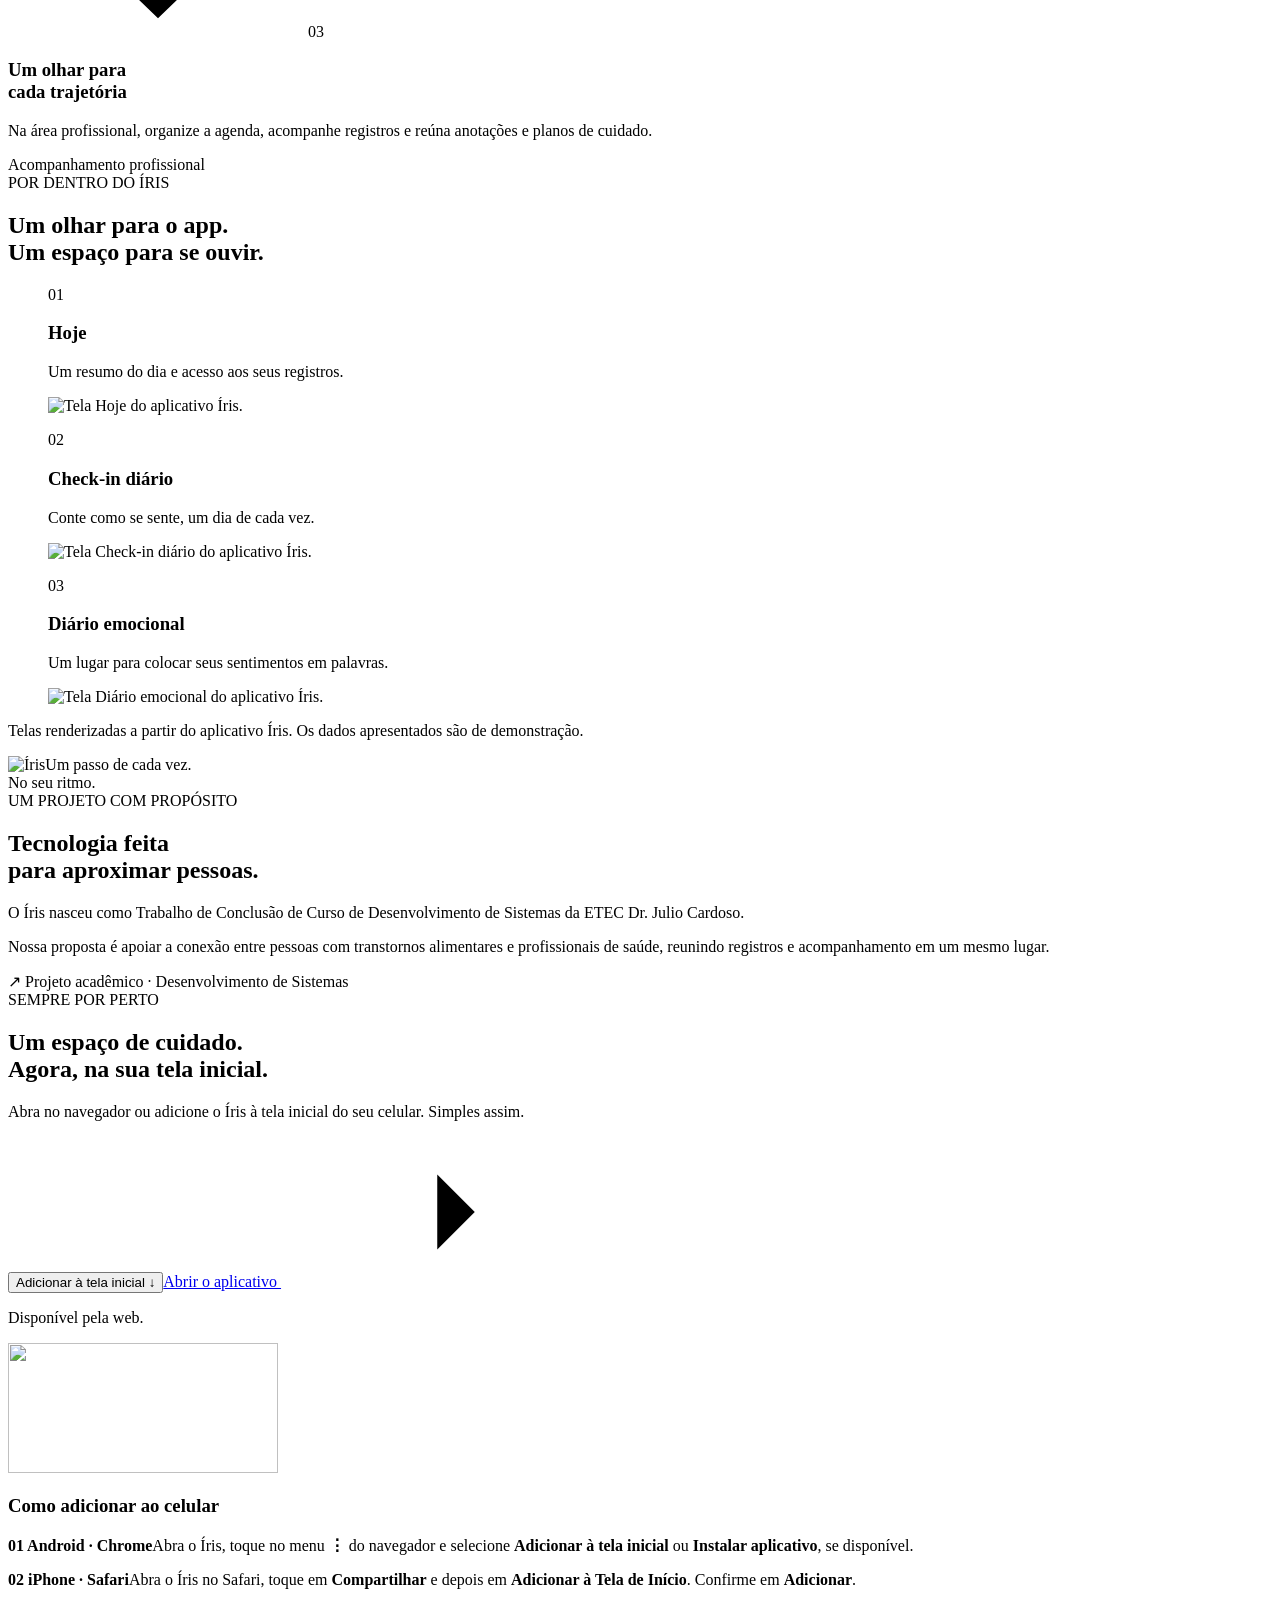
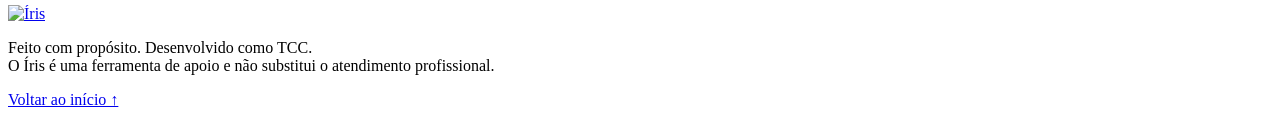
==== commit 4f8a6cae: "style: ajusta textos e posicionamento da apresentação do Íris" ====
--- a/web/landing/index.html
+++ b/web/landing/index.html
@@ -38,7 +38,7 @@
       <figure class="hero-art"><div class="phone-frame"><img src="/landing/images/hoje.png" width="780" height="1688" alt="Tela Hoje do Íris com resumo de alimentação, humor, check-in e recursos do dia a dia." fetchpriority="high"></div><figcaption>Tela do aplicativo · dados de demonstração</figcaption></figure>
     </section>
     <section id="recursos" class="features wrap section-space">
-      <div class="section-heading"><div><span class="eyebrow">FEITO PARA ESTAR PERTO</span><h2>Mais conexão.<br>Mais espaço para o cuidado.</h2></div><p>Da rotina do paciente ao acompanhamento profissional, tudo começa com acolhimento.</p></div>
+      <div class="section-heading"><div><span class="eyebrow">FEITO PARA ESTAR PERTO</span><h2>Mais conexão.<br>Mais espaço para o cuidado.</h2><p class="section-intro">Da rotina do paciente ao acompanhamento profissional, tudo começa com acolhimento.</p></div></div>
       <div class="feature-grid">
         <article class="feature"><span class="feature-icon"><svg class="icon"><use href="#book"/></svg></span><span class="feature-number">01</span><h3>Seu dia, com espaço<br>para sentir</h3><p>Registre emoções e alimentação e consulte seu histórico para retomar o que viveu, no seu tempo.</p><span class="feature-tag">Diário e registros</span></article>
         <article class="feature"><span class="feature-icon"><svg class="icon"><use href="#people"/></svg></span><span class="feature-number">02</span><h3>Um vínculo que<br>aproxima</h3><p>Conecte-se ao seu profissional por convite QR e consulte o plano de cuidado compartilhado com você.</p><span class="feature-tag">Cuidado em conjunto</span></article>
@@ -46,7 +46,7 @@
       </div>
     </section>
     <section id="telas" class="screens-section"><div class="wrap section-space">
-<div class="section-heading"><div><span class="eyebrow">POR DENTRO DO ÍRIS</span><h2>Um olhar para o app.<br>Um espaço para se ouvir.</h2></div><p>Conheça as telas do Íris e os pequenos registros que fazem parte do acompanhamento.</p></div>
+<div class="section-heading"><div><span class="eyebrow">POR DENTRO DO ÍRIS</span><h2>Um olhar para o app.<br>Um espaço para se ouvir.</h2></div></div>
 <div class="screens-grid">
 <figure class="screen-card"><div class="screen-heading"><span>01</span><h3>Hoje</h3></div><p>Um resumo do dia e acesso aos seus registros.</p><div class="screen-image"><img src="/landing/images/hoje.png" width="780" height="1688" loading="lazy" alt="Tela Hoje do aplicativo Íris."></div></figure>
 <figure class="screen-card"><div class="screen-heading"><span>02</span><h3>Check-in diário</h3></div><p>Conte como se sente, um dia de cada vez.</p><div class="screen-image"><img src="/landing/images/check-in.png" width="780" height="1688" loading="lazy" alt="Tela Check-in diário do aplicativo Íris."></div></figure>
@@ -58,7 +58,7 @@
       <div class="about-copy"><span class="eyebrow">UM PROJETO COM PROPÓSITO</span><h2>Tecnologia feita<br>para aproximar pessoas.</h2><p>O Íris nasceu como Trabalho de Conclusão de Curso de Desenvolvimento de Sistemas da ETEC Dr. Julio Cardoso.</p><p>Nossa proposta é apoiar a conexão entre pessoas com transtornos alimentares e profissionais de saúde, reunindo registros e acompanhamento em um mesmo lugar.</p><div class="academic-label"><span aria-hidden="true">↗</span> Projeto acadêmico · Desenvolvimento de Sistemas</div></div>
     </section>
     <section id="instalar" class="install wrap">
-      <div class="install-panel"><div><span class="eyebrow">SEMPRE POR PERTO</span><h2>Um espaço de cuidado.<br>Agora, na sua tela inicial.</h2><p>Abra no navegador ou adicione o Íris à tela inicial do seu celular. Simples assim.</p><div class="install-actions"><button class="button button-light" id="install-button" type="button">Adicionar à tela inicial <span aria-hidden="true">↓</span></button><a class="button button-white-outline" href="/app">Abrir o aplicativo <svg class="icon"><use href="#arrow"/></svg></a></div><p class="install-note" id="install-status" role="status">Disponível pela web. É necessário acesso à internet.</p></div><img class="install-logo" src="/landing/images/iris-logo.svg" width="270" height="130" alt="" aria-hidden="true"></div>
+      <div class="install-panel"><div><span class="eyebrow">SEMPRE POR PERTO</span><h2>Um espaço de cuidado.<br>Agora, na sua tela inicial.</h2><p>Abra no navegador ou adicione o Íris à tela inicial do seu celular. Simples assim.</p><div class="install-actions"><button class="button button-light" id="install-button" type="button">Adicionar à tela inicial <span aria-hidden="true">↓</span></button><a class="button button-white-outline" href="/app">Abrir o aplicativo <svg class="icon"><use href="#arrow"/></svg></a></div><p class="install-note" id="install-status" role="status">Disponível pela web.</p></div><img class="install-logo" src="/landing/images/iris-logo.svg" width="270" height="130" alt="" aria-hidden="true"></div>
       <div class="install-guide" id="install-guide"><h3>Como adicionar ao celular</h3><div class="guide-grid"><p><strong><span>01</span> Android · Chrome</strong>Abra o Íris, toque no menu <b>⋮</b> do navegador e selecione <b>Adicionar à tela inicial</b> ou <b>Instalar aplicativo</b>, se disponível.</p><p><strong><span>02</span> iPhone · Safari</strong>Abra o Íris no Safari, toque em <b>Compartilhar</b> e depois em <b>Adicionar à Tela de Início</b>. Confirme em <b>Adicionar</b>.</p></div></div>
     </section>
   </main>
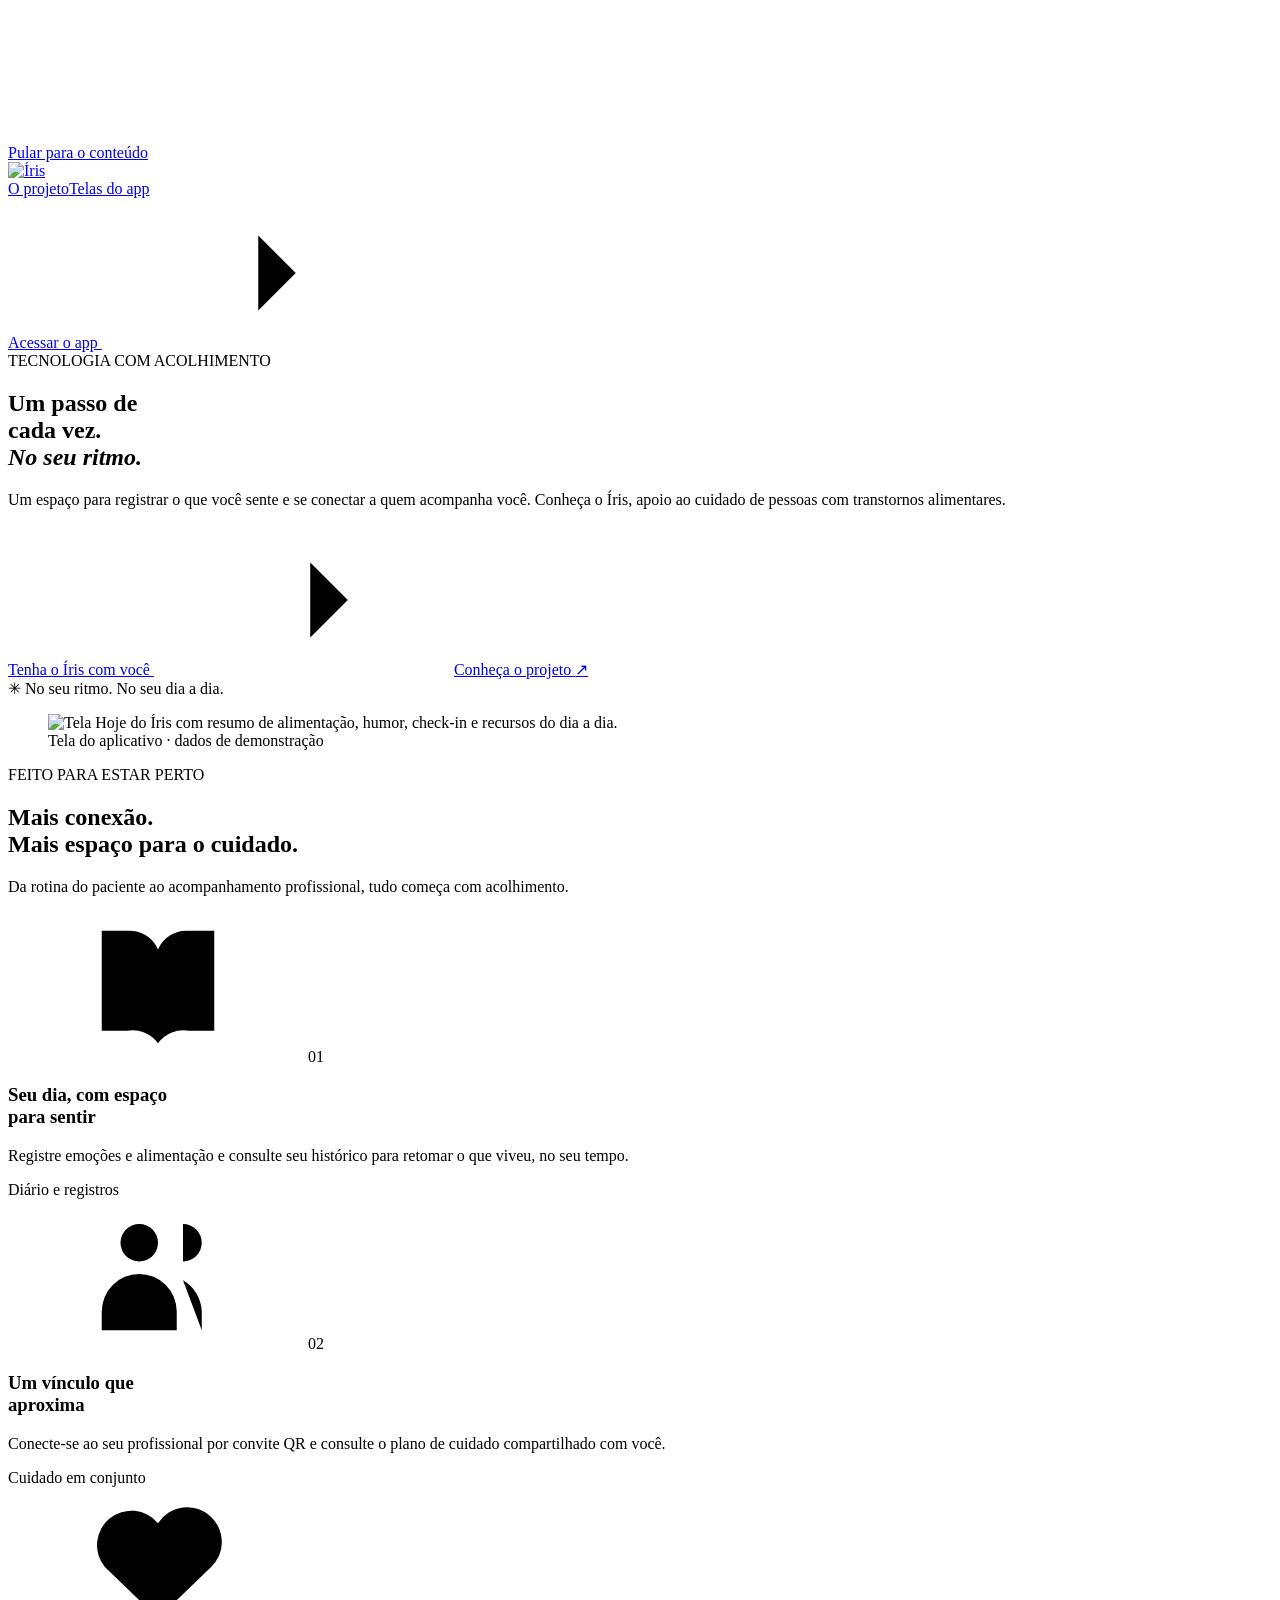
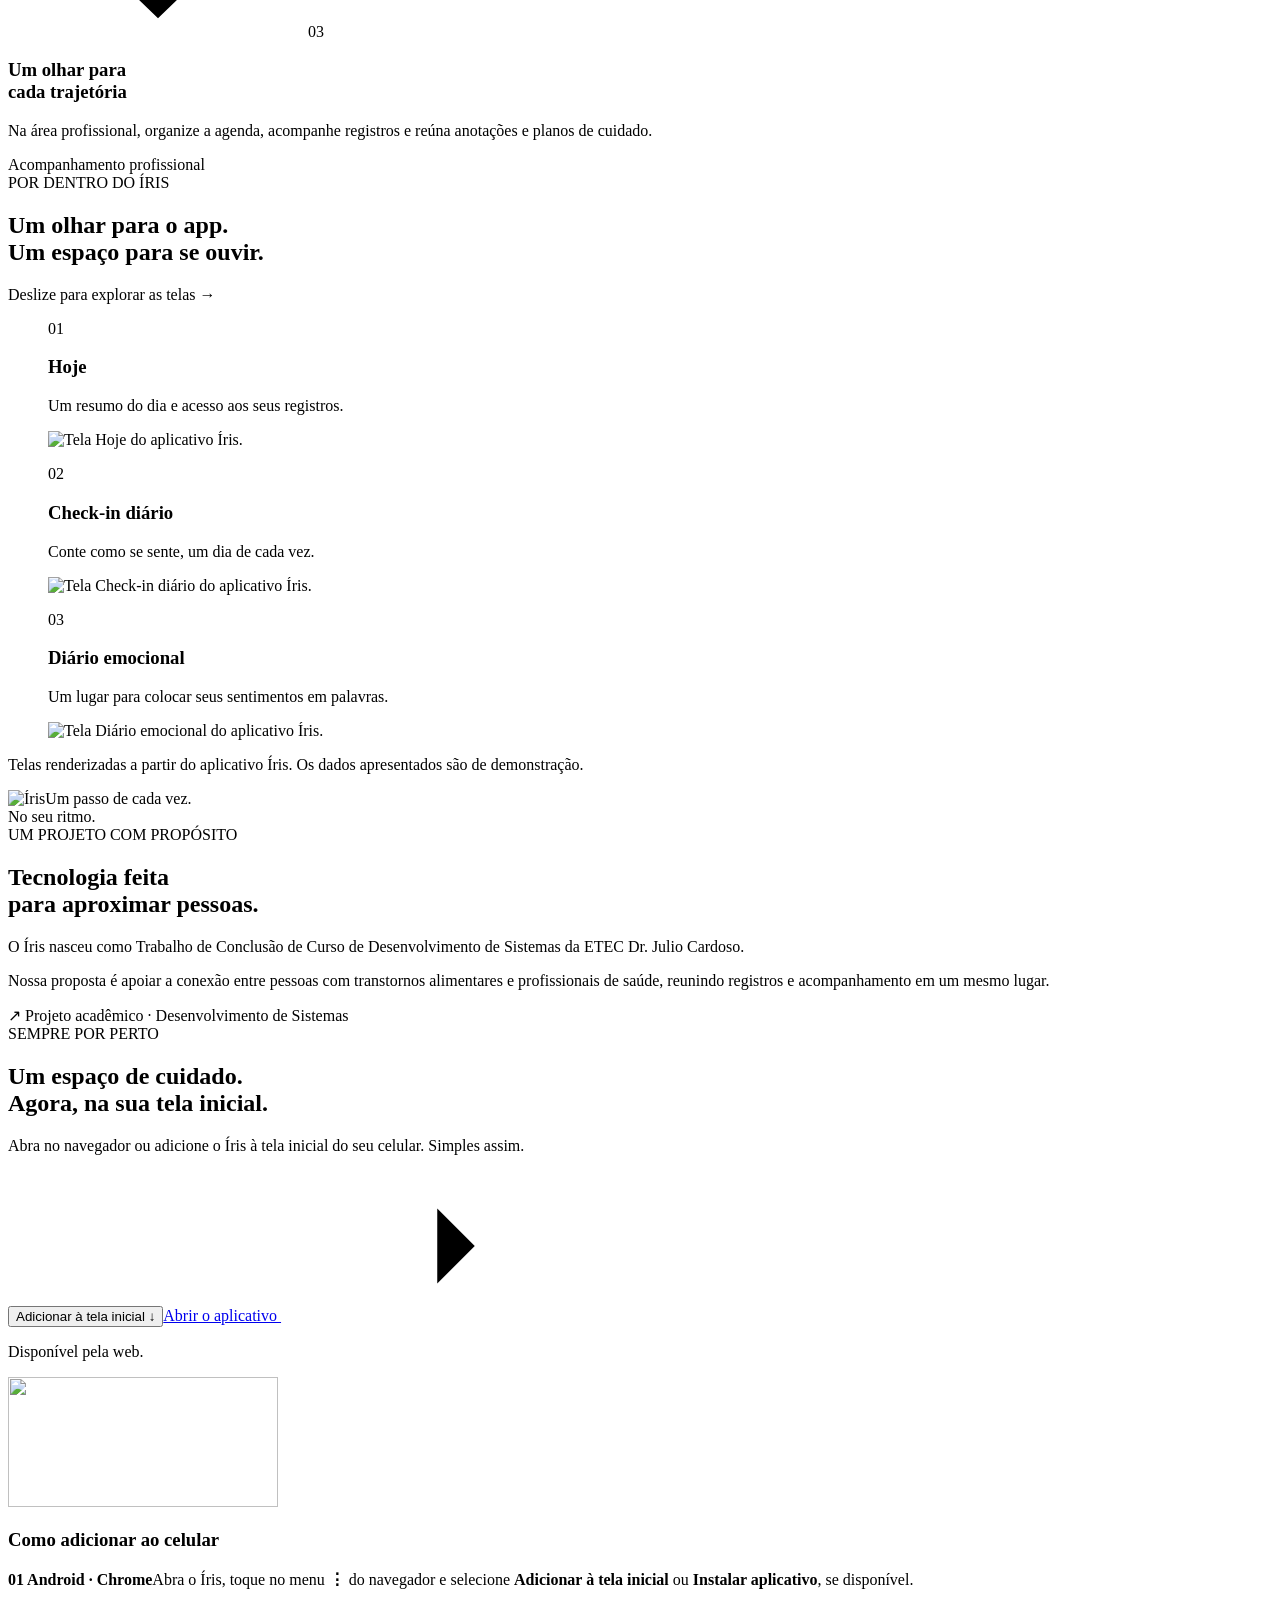
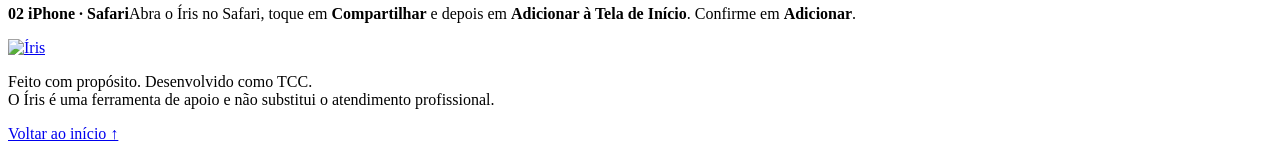
==== commit 61cb07c4: "style: redesenha abertura mobile e compacta galeria de telas" ====
--- a/web/landing/index.html
+++ b/web/landing/index.html
@@ -40,14 +40,15 @@
     <section id="recursos" class="features wrap section-space">
       <div class="section-heading"><div><span class="eyebrow">FEITO PARA ESTAR PERTO</span><h2>Mais conexão.<br>Mais espaço para o cuidado.</h2><p class="section-intro">Da rotina do paciente ao acompanhamento profissional, tudo começa com acolhimento.</p></div></div>
       <div class="feature-grid">
-        <article class="feature"><span class="feature-icon"><svg class="icon"><use href="#book"/></svg></span><span class="feature-number">01</span><h3>Seu dia, com espaço<br>para sentir</h3><p>Registre emoções e alimentação e consulte seu histórico para retomar o que viveu, no seu tempo.</p><span class="feature-tag">Diário e registros</span></article>
-        <article class="feature"><span class="feature-icon"><svg class="icon"><use href="#people"/></svg></span><span class="feature-number">02</span><h3>Um vínculo que<br>aproxima</h3><p>Conecte-se ao seu profissional por convite QR e consulte o plano de cuidado compartilhado com você.</p><span class="feature-tag">Cuidado em conjunto</span></article>
-        <article class="feature"><span class="feature-icon"><svg class="icon"><use href="#heart"/></svg></span><span class="feature-number">03</span><h3>Um olhar para<br>cada trajetória</h3><p>Na área profissional, organize a agenda, acompanhe registros e reúna anotações e planos de cuidado.</p><span class="feature-tag">Acompanhamento profissional</span></article>
+        <article class="feature"><span class="feature-icon"><svg class="icon"><use href="#book"/></svg></span><span class="feature-number">01</span><h3>Seu dia, com espaço <br>para sentir</h3><p>Registre emoções e alimentação e consulte seu histórico para retomar o que viveu, no seu tempo.</p><span class="feature-tag">Diário e registros</span></article>
+        <article class="feature"><span class="feature-icon"><svg class="icon"><use href="#people"/></svg></span><span class="feature-number">02</span><h3>Um vínculo que <br>aproxima</h3><p>Conecte-se ao seu profissional por convite QR e consulte o plano de cuidado compartilhado com você.</p><span class="feature-tag">Cuidado em conjunto</span></article>
+        <article class="feature"><span class="feature-icon"><svg class="icon"><use href="#heart"/></svg></span><span class="feature-number">03</span><h3>Um olhar para <br>cada trajetória</h3><p>Na área profissional, organize a agenda, acompanhe registros e reúna anotações e planos de cuidado.</p><span class="feature-tag">Acompanhamento profissional</span></article>
       </div>
     </section>
     <section id="telas" class="screens-section"><div class="wrap section-space">
 <div class="section-heading"><div><span class="eyebrow">POR DENTRO DO ÍRIS</span><h2>Um olhar para o app.<br>Um espaço para se ouvir.</h2></div></div>
-<div class="screens-grid">
+<p class="screens-swipe-hint" id="screens-help">Deslize para explorar as telas <span aria-hidden="true">→</span></p>
+<div class="screens-grid" tabindex="0" role="region" aria-label="Telas do aplicativo" aria-describedby="screens-help">
 <figure class="screen-card"><div class="screen-heading"><span>01</span><h3>Hoje</h3></div><p>Um resumo do dia e acesso aos seus registros.</p><div class="screen-image"><img src="/landing/images/hoje.png" width="780" height="1688" loading="lazy" alt="Tela Hoje do aplicativo Íris."></div></figure>
 <figure class="screen-card"><div class="screen-heading"><span>02</span><h3>Check-in diário</h3></div><p>Conte como se sente, um dia de cada vez.</p><div class="screen-image"><img src="/landing/images/check-in.png" width="780" height="1688" loading="lazy" alt="Tela Check-in diário do aplicativo Íris."></div></figure>
 <figure class="screen-card"><div class="screen-heading"><span>03</span><h3>Diário emocional</h3></div><p>Um lugar para colocar seus sentimentos em palavras.</p><div class="screen-image"><img src="/landing/images/diario.png" width="780" height="1688" loading="lazy" alt="Tela Diário emocional do aplicativo Íris."></div></figure>
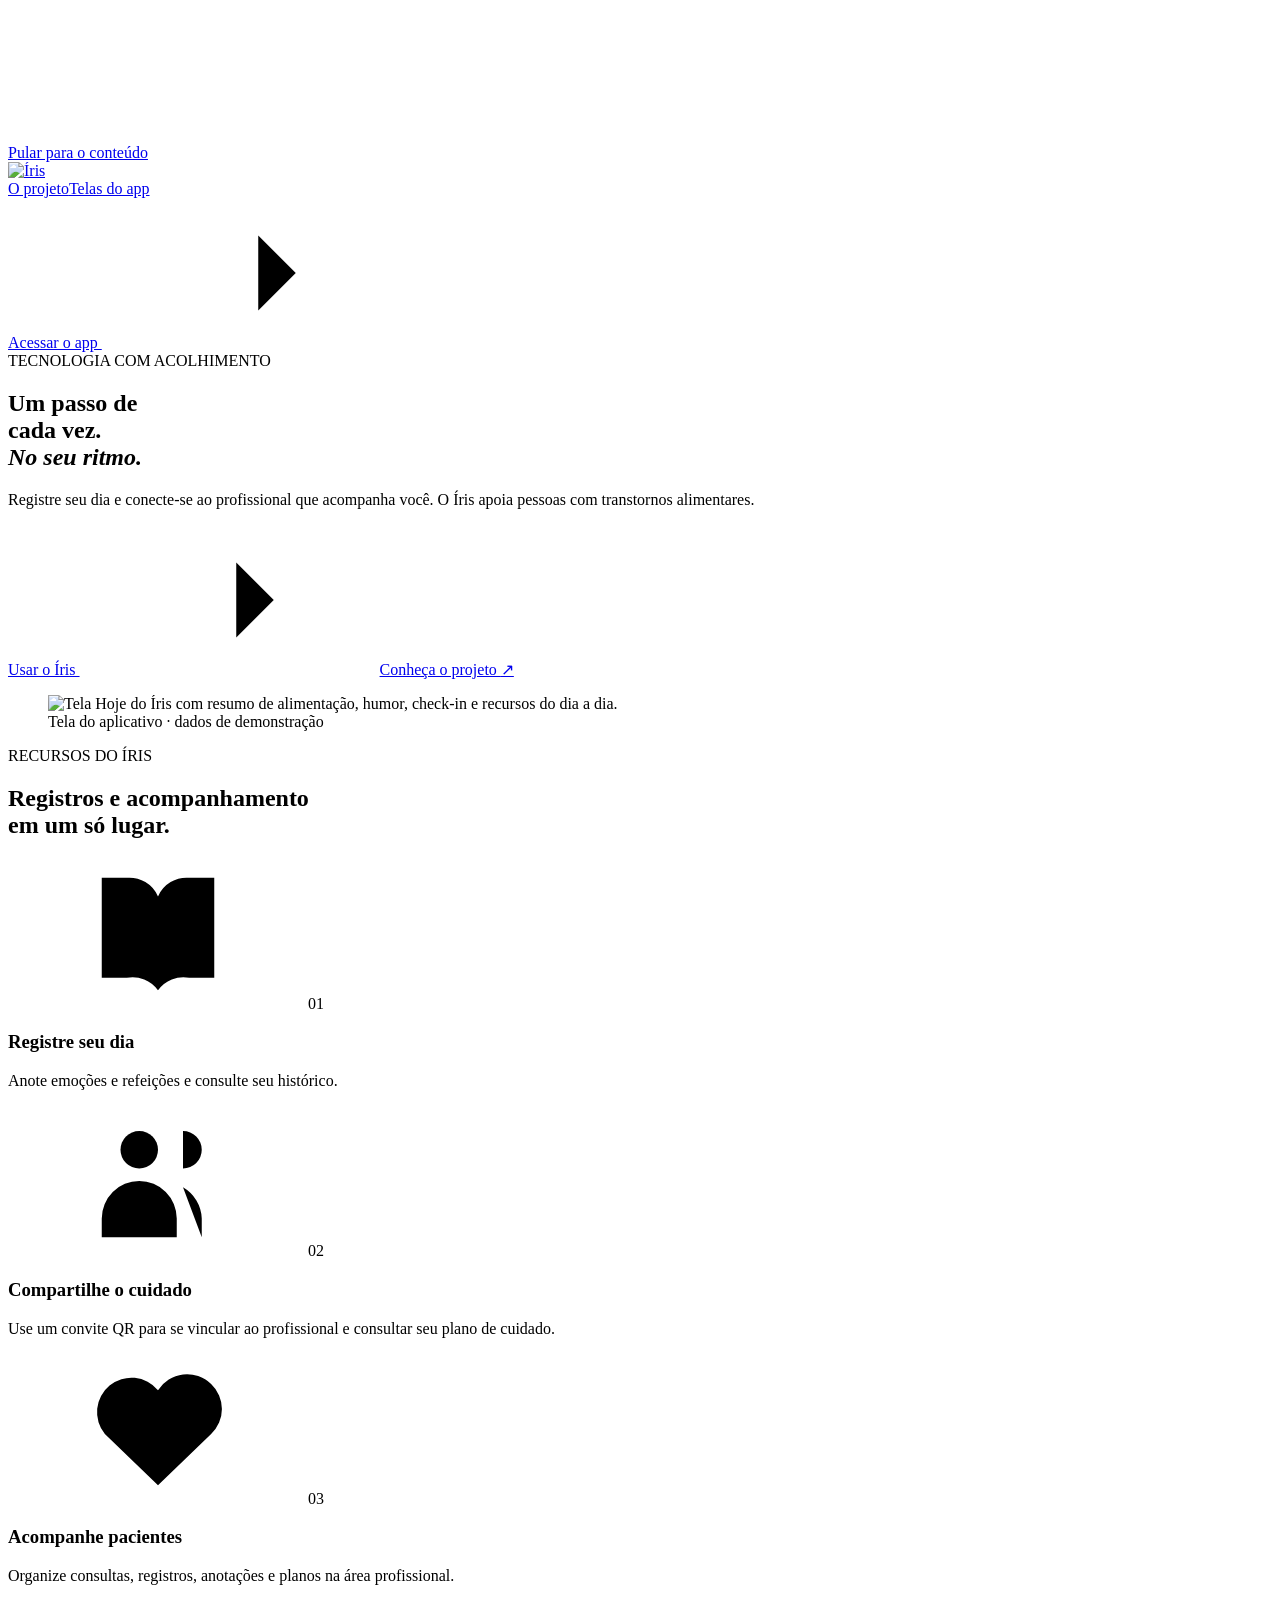
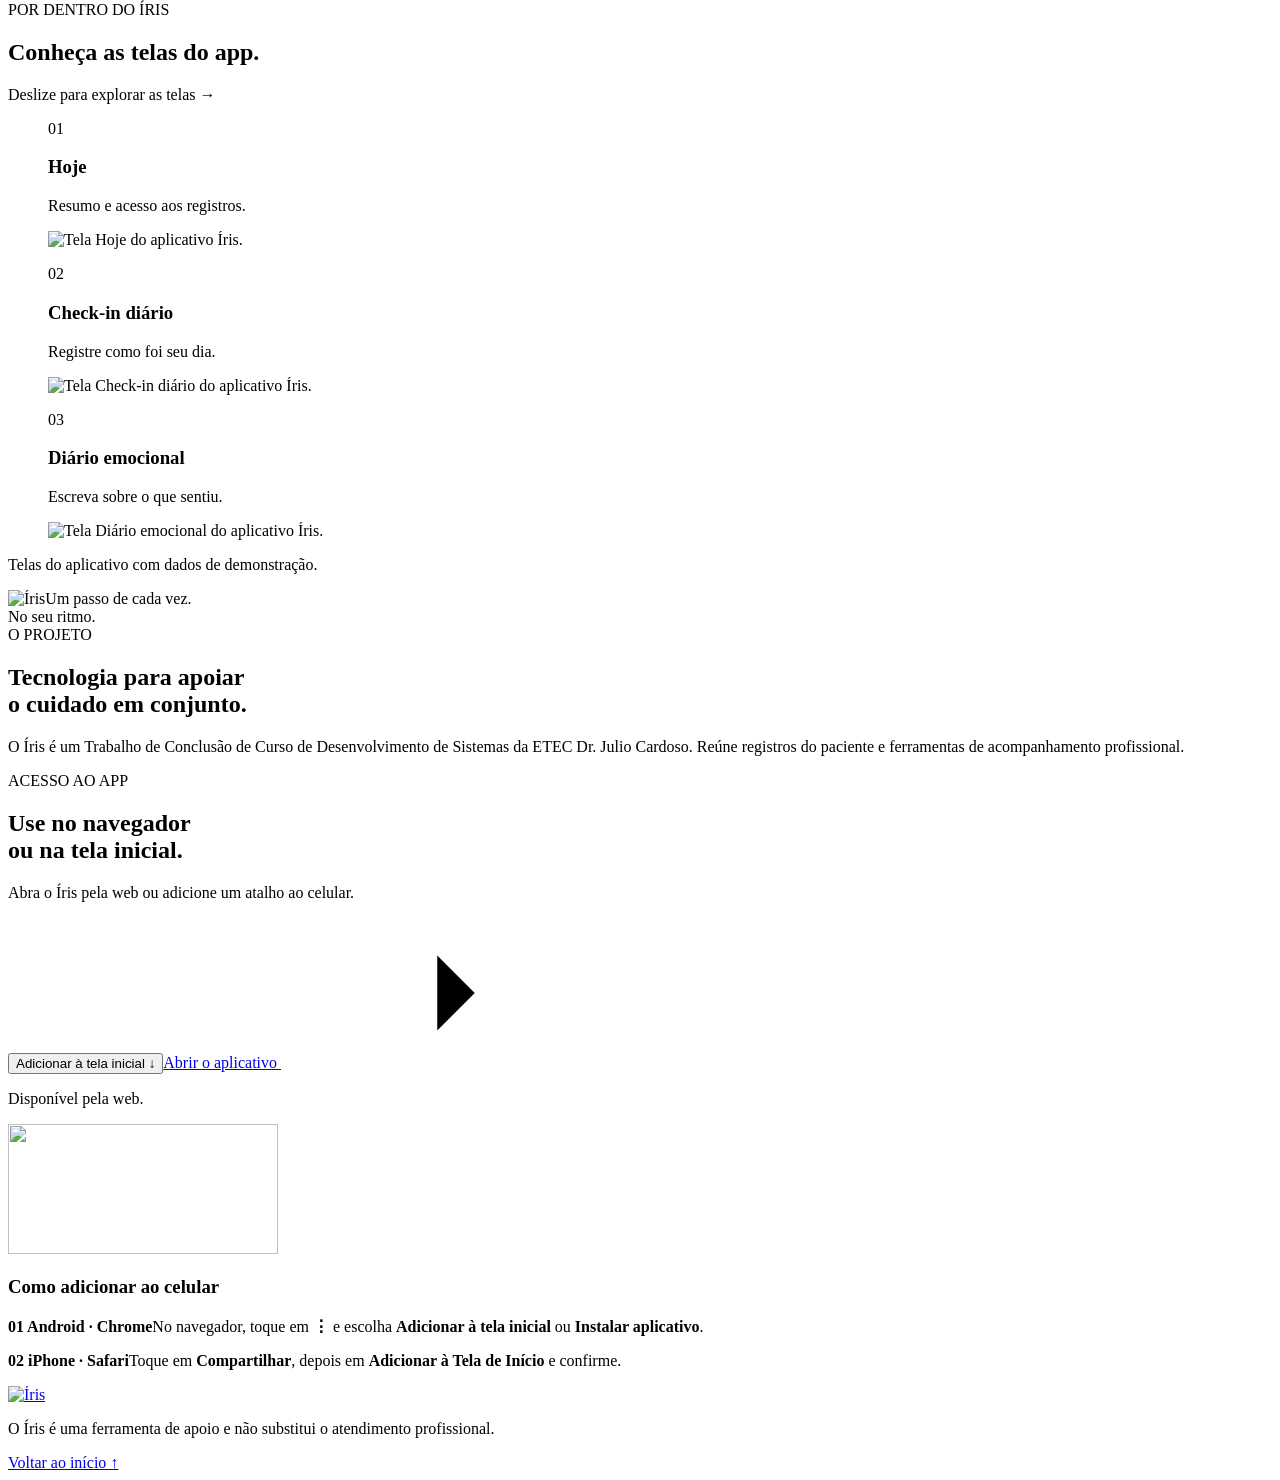
==== commit 1cf31793: "fix: simplifica textos do aplicativo e da página inicial" ====
--- a/web/landing/index.html
+++ b/web/landing/index.html
@@ -31,39 +31,38 @@
       <div class="hero-copy">
         <span class="eyebrow"><span class="status-dot"></span> TECNOLOGIA COM ACOLHIMENTO</span>
         <h1 id="hero-title">Um passo de<br>cada vez.<br><em>No seu ritmo.</em></h1>
-        <p>Um espaço para registrar o que você sente e se conectar a quem acompanha você. Conheça o Íris, apoio ao cuidado de pessoas com transtornos alimentares.</p>
-        <div class="hero-actions"><a class="button button-light" href="#instalar">Tenha o Íris com você <svg class="icon"><use href="#arrow"/></svg></a><a class="text-link" href="#sobre">Conheça o projeto <span aria-hidden="true">↗</span></a></div>
-        <div class="hero-note"><span aria-hidden="true">✳</span> No seu ritmo. No seu dia a dia.</div>
+        <p>Registre seu dia e conecte-se ao profissional que acompanha você. O Íris apoia pessoas com transtornos alimentares.</p>
+        <div class="hero-actions"><a class="button button-light" href="#instalar">Usar o Íris <svg class="icon"><use href="#arrow"/></svg></a><a class="text-link" href="#sobre">Conheça o projeto <span aria-hidden="true">↗</span></a></div>
       </div>
       <figure class="hero-art"><div class="phone-frame"><img src="/landing/images/hoje.png" width="780" height="1688" alt="Tela Hoje do Íris com resumo de alimentação, humor, check-in e recursos do dia a dia." fetchpriority="high"></div><figcaption>Tela do aplicativo · dados de demonstração</figcaption></figure>
     </section>
     <section id="recursos" class="features wrap section-space">
-      <div class="section-heading"><div><span class="eyebrow">FEITO PARA ESTAR PERTO</span><h2>Mais conexão.<br>Mais espaço para o cuidado.</h2><p class="section-intro">Da rotina do paciente ao acompanhamento profissional, tudo começa com acolhimento.</p></div></div>
+      <div class="section-heading"><div><span class="eyebrow">RECURSOS DO ÍRIS</span><h2>Registros e acompanhamento<br>em um só lugar.</h2></div></div>
       <div class="feature-grid">
-        <article class="feature"><span class="feature-icon"><svg class="icon"><use href="#book"/></svg></span><span class="feature-number">01</span><h3>Seu dia, com espaço <br>para sentir</h3><p>Registre emoções e alimentação e consulte seu histórico para retomar o que viveu, no seu tempo.</p><span class="feature-tag">Diário e registros</span></article>
-        <article class="feature"><span class="feature-icon"><svg class="icon"><use href="#people"/></svg></span><span class="feature-number">02</span><h3>Um vínculo que <br>aproxima</h3><p>Conecte-se ao seu profissional por convite QR e consulte o plano de cuidado compartilhado com você.</p><span class="feature-tag">Cuidado em conjunto</span></article>
-        <article class="feature"><span class="feature-icon"><svg class="icon"><use href="#heart"/></svg></span><span class="feature-number">03</span><h3>Um olhar para <br>cada trajetória</h3><p>Na área profissional, organize a agenda, acompanhe registros e reúna anotações e planos de cuidado.</p><span class="feature-tag">Acompanhamento profissional</span></article>
+        <article class="feature"><span class="feature-icon"><svg class="icon"><use href="#book"/></svg></span><span class="feature-number">01</span><h3>Registre seu dia</h3><p>Anote emoções e refeições e consulte seu histórico.</p></article>
+        <article class="feature"><span class="feature-icon"><svg class="icon"><use href="#people"/></svg></span><span class="feature-number">02</span><h3>Compartilhe o cuidado</h3><p>Use um convite QR para se vincular ao profissional e consultar seu plano de cuidado.</p></article>
+        <article class="feature"><span class="feature-icon"><svg class="icon"><use href="#heart"/></svg></span><span class="feature-number">03</span><h3>Acompanhe pacientes</h3><p>Organize consultas, registros, anotações e planos na área profissional.</p></article>
       </div>
     </section>
     <section id="telas" class="screens-section"><div class="wrap section-space">
-<div class="section-heading"><div><span class="eyebrow">POR DENTRO DO ÍRIS</span><h2>Um olhar para o app.<br>Um espaço para se ouvir.</h2></div></div>
+<div class="section-heading"><div><span class="eyebrow">POR DENTRO DO ÍRIS</span><h2>Conheça as telas do app.</h2></div></div>
 <p class="screens-swipe-hint" id="screens-help">Deslize para explorar as telas <span aria-hidden="true">→</span></p>
 <div class="screens-grid" tabindex="0" role="region" aria-label="Telas do aplicativo" aria-describedby="screens-help">
-<figure class="screen-card"><div class="screen-heading"><span>01</span><h3>Hoje</h3></div><p>Um resumo do dia e acesso aos seus registros.</p><div class="screen-image"><img src="/landing/images/hoje.png" width="780" height="1688" loading="lazy" alt="Tela Hoje do aplicativo Íris."></div></figure>
-<figure class="screen-card"><div class="screen-heading"><span>02</span><h3>Check-in diário</h3></div><p>Conte como se sente, um dia de cada vez.</p><div class="screen-image"><img src="/landing/images/check-in.png" width="780" height="1688" loading="lazy" alt="Tela Check-in diário do aplicativo Íris."></div></figure>
-<figure class="screen-card"><div class="screen-heading"><span>03</span><h3>Diário emocional</h3></div><p>Um lugar para colocar seus sentimentos em palavras.</p><div class="screen-image"><img src="/landing/images/diario.png" width="780" height="1688" loading="lazy" alt="Tela Diário emocional do aplicativo Íris."></div></figure>
-</div><p class="screens-caption">Telas renderizadas a partir do aplicativo Íris. Os dados apresentados são de demonstração.</p>
+<figure class="screen-card"><div class="screen-heading"><span>01</span><h3>Hoje</h3></div><p>Resumo e acesso aos registros.</p><div class="screen-image"><img src="/landing/images/hoje.png" width="780" height="1688" loading="lazy" alt="Tela Hoje do aplicativo Íris."></div></figure>
+<figure class="screen-card"><div class="screen-heading"><span>02</span><h3>Check-in diário</h3></div><p>Registre como foi seu dia.</p><div class="screen-image"><img src="/landing/images/check-in.png" width="780" height="1688" loading="lazy" alt="Tela Check-in diário do aplicativo Íris."></div></figure>
+<figure class="screen-card"><div class="screen-heading"><span>03</span><h3>Diário emocional</h3></div><p>Escreva sobre o que sentiu.</p><div class="screen-image"><img src="/landing/images/diario.png" width="780" height="1688" loading="lazy" alt="Tela Diário emocional do aplicativo Íris."></div></figure>
+</div><p class="screens-caption">Telas do aplicativo com dados de demonstração.</p>
 </div></section>
 <section id="sobre" class="about wrap section-space">
       <div class="about-art"><img src="/landing/images/iris-logo.svg" width="270" height="130" alt="Íris"><span>Um passo de cada vez.<br>No seu ritmo.</span></div>
-      <div class="about-copy"><span class="eyebrow">UM PROJETO COM PROPÓSITO</span><h2>Tecnologia feita<br>para aproximar pessoas.</h2><p>O Íris nasceu como Trabalho de Conclusão de Curso de Desenvolvimento de Sistemas da ETEC Dr. Julio Cardoso.</p><p>Nossa proposta é apoiar a conexão entre pessoas com transtornos alimentares e profissionais de saúde, reunindo registros e acompanhamento em um mesmo lugar.</p><div class="academic-label"><span aria-hidden="true">↗</span> Projeto acadêmico · Desenvolvimento de Sistemas</div></div>
+      <div class="about-copy"><span class="eyebrow">O PROJETO</span><h2>Tecnologia para apoiar<br>o cuidado em conjunto.</h2><p>O Íris é um Trabalho de Conclusão de Curso de Desenvolvimento de Sistemas da ETEC Dr. Julio Cardoso. Reúne registros do paciente e ferramentas de acompanhamento profissional.</p></div>
     </section>
     <section id="instalar" class="install wrap">
-      <div class="install-panel"><div><span class="eyebrow">SEMPRE POR PERTO</span><h2>Um espaço de cuidado.<br>Agora, na sua tela inicial.</h2><p>Abra no navegador ou adicione o Íris à tela inicial do seu celular. Simples assim.</p><div class="install-actions"><button class="button button-light" id="install-button" type="button">Adicionar à tela inicial <span aria-hidden="true">↓</span></button><a class="button button-white-outline" href="/app">Abrir o aplicativo <svg class="icon"><use href="#arrow"/></svg></a></div><p class="install-note" id="install-status" role="status">Disponível pela web.</p></div><img class="install-logo" src="/landing/images/iris-logo.svg" width="270" height="130" alt="" aria-hidden="true"></div>
-      <div class="install-guide" id="install-guide"><h3>Como adicionar ao celular</h3><div class="guide-grid"><p><strong><span>01</span> Android · Chrome</strong>Abra o Íris, toque no menu <b>⋮</b> do navegador e selecione <b>Adicionar à tela inicial</b> ou <b>Instalar aplicativo</b>, se disponível.</p><p><strong><span>02</span> iPhone · Safari</strong>Abra o Íris no Safari, toque em <b>Compartilhar</b> e depois em <b>Adicionar à Tela de Início</b>. Confirme em <b>Adicionar</b>.</p></div></div>
+      <div class="install-panel"><div><span class="eyebrow">ACESSO AO APP</span><h2>Use no navegador<br>ou na tela inicial.</h2><p>Abra o Íris pela web ou adicione um atalho ao celular.</p><div class="install-actions"><button class="button button-light" id="install-button" type="button">Adicionar à tela inicial <span aria-hidden="true">↓</span></button><a class="button button-white-outline" href="/app">Abrir o aplicativo <svg class="icon"><use href="#arrow"/></svg></a></div><p class="install-note" id="install-status" role="status">Disponível pela web.</p></div><img class="install-logo" src="/landing/images/iris-logo.svg" width="270" height="130" alt="" aria-hidden="true"></div>
+      <div class="install-guide" id="install-guide"><h3>Como adicionar ao celular</h3><div class="guide-grid"><p><strong><span>01</span> Android · Chrome</strong>No navegador, toque em <b>⋮</b> e escolha <b>Adicionar à tela inicial</b> ou <b>Instalar aplicativo</b>.</p><p><strong><span>02</span> iPhone · Safari</strong>Toque em <b>Compartilhar</b>, depois em <b>Adicionar à Tela de Início</b> e confirme.</p></div></div>
     </section>
   </main>
-  <footer class="footer wrap"><a class="brand brand-purple" href="/" aria-label="Íris, início"><img src="/landing/images/iris-logo.svg" width="270" height="130" alt="Íris"></a><p>Feito com propósito. Desenvolvido como TCC.<br><span>O Íris é uma ferramenta de apoio e não substitui o atendimento profissional.</span></p><a href="#conteudo">Voltar ao início ↑</a></footer>
-  <dialog id="install-dialog" aria-labelledby="dialog-title"><button class="dialog-close" aria-label="Fechar instruções" type="button">×</button><span class="eyebrow">ÍRIS COM VOCÊ</span><h2 id="dialog-title">Seu cuidado, a um toque.</h2><p id="dialog-instructions"></p><a class="button button-primary" href="/app">Abrir o Íris <svg class="icon"><use href="#arrow"/></svg></a><p class="dialog-footnote">A instalação depende do navegador. Você também pode usar o app diretamente pela web.</p></dialog>
+  <footer class="footer wrap"><a class="brand brand-purple" href="/" aria-label="Íris, início"><img src="/landing/images/iris-logo.svg" width="270" height="130" alt="Íris"></a><p>O Íris é uma ferramenta de apoio e não substitui o atendimento profissional.</p><a href="#conteudo">Voltar ao início ↑</a></footer>
+  <dialog id="install-dialog" aria-labelledby="dialog-title"><button class="dialog-close" aria-label="Fechar instruções" type="button">×</button><span class="eyebrow">ÍRIS NO CELULAR</span><h2 id="dialog-title">Adicionar à tela inicial</h2><p id="dialog-instructions"></p><a class="button button-primary" href="/app">Abrir o Íris <svg class="icon"><use href="#arrow"/></svg></a><p class="dialog-footnote">Você também pode usar o app pelo navegador.</p></dialog>
 </body>
 </html>
